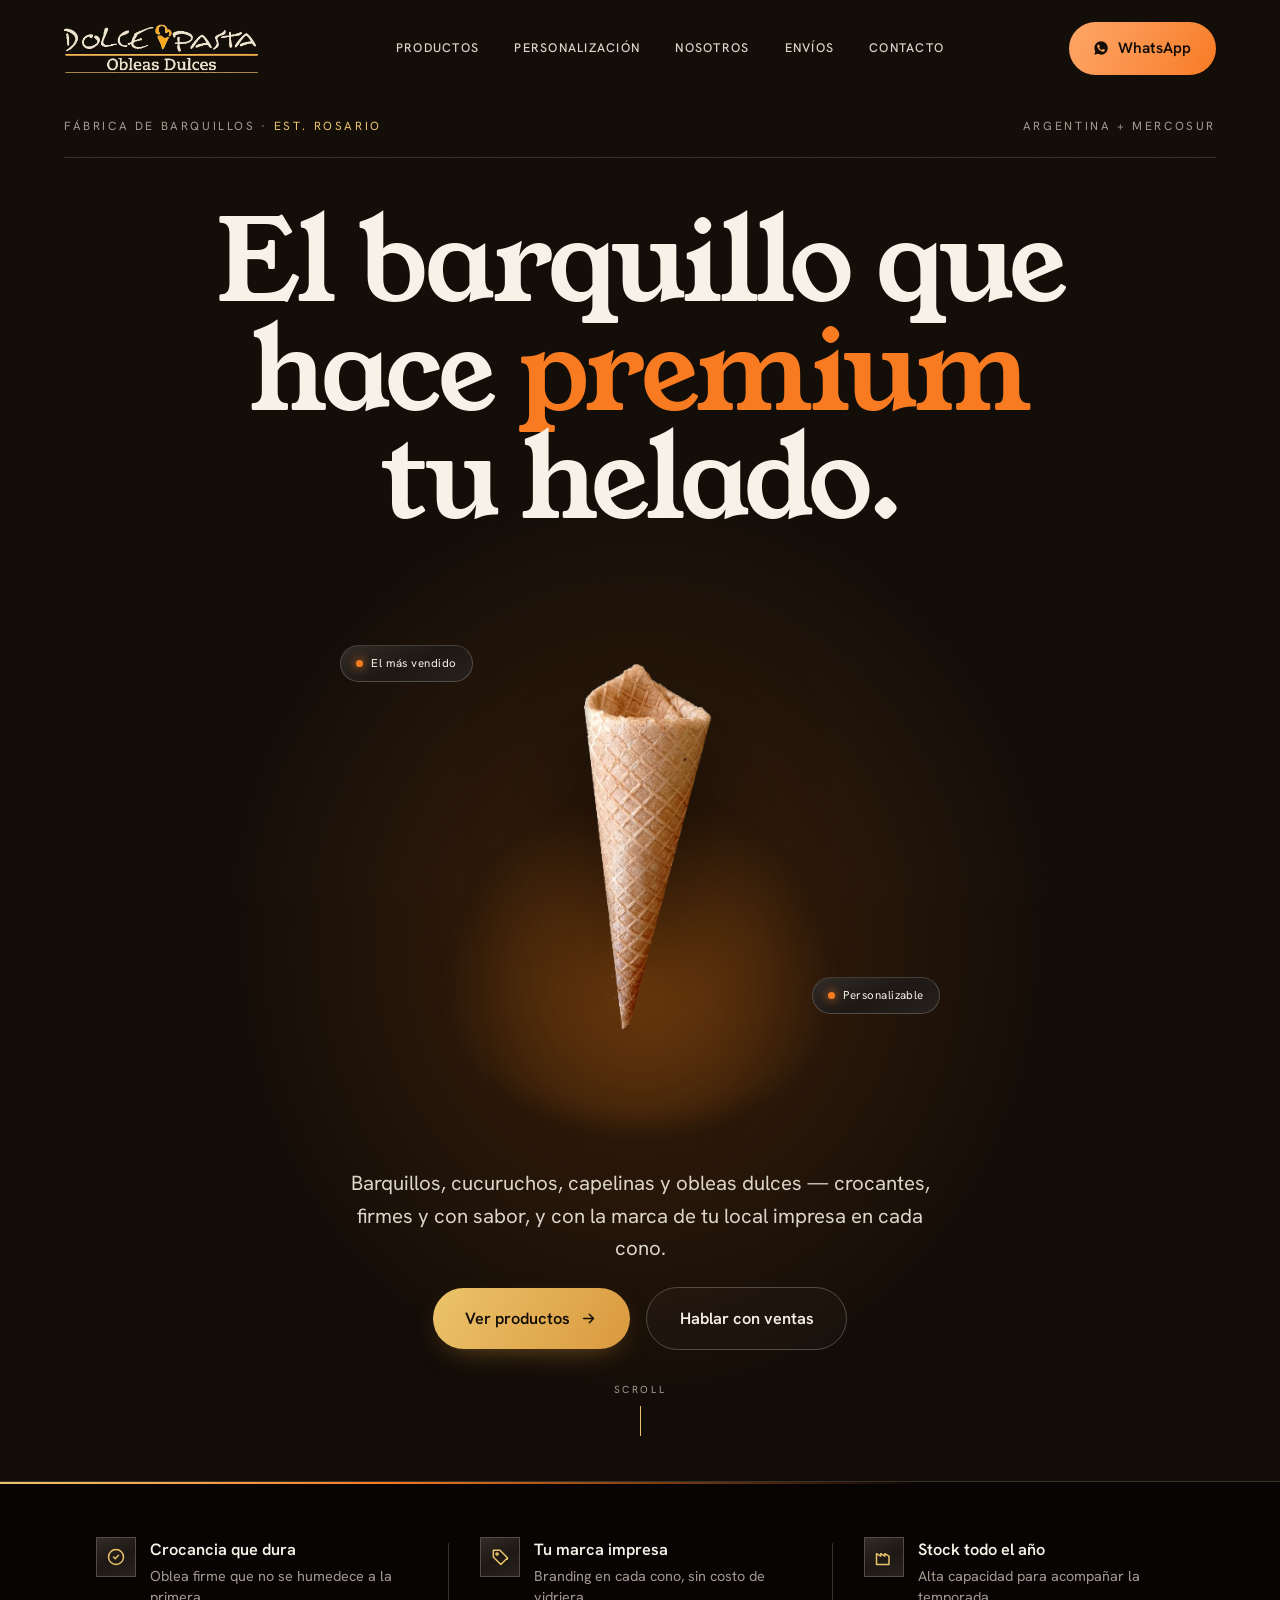
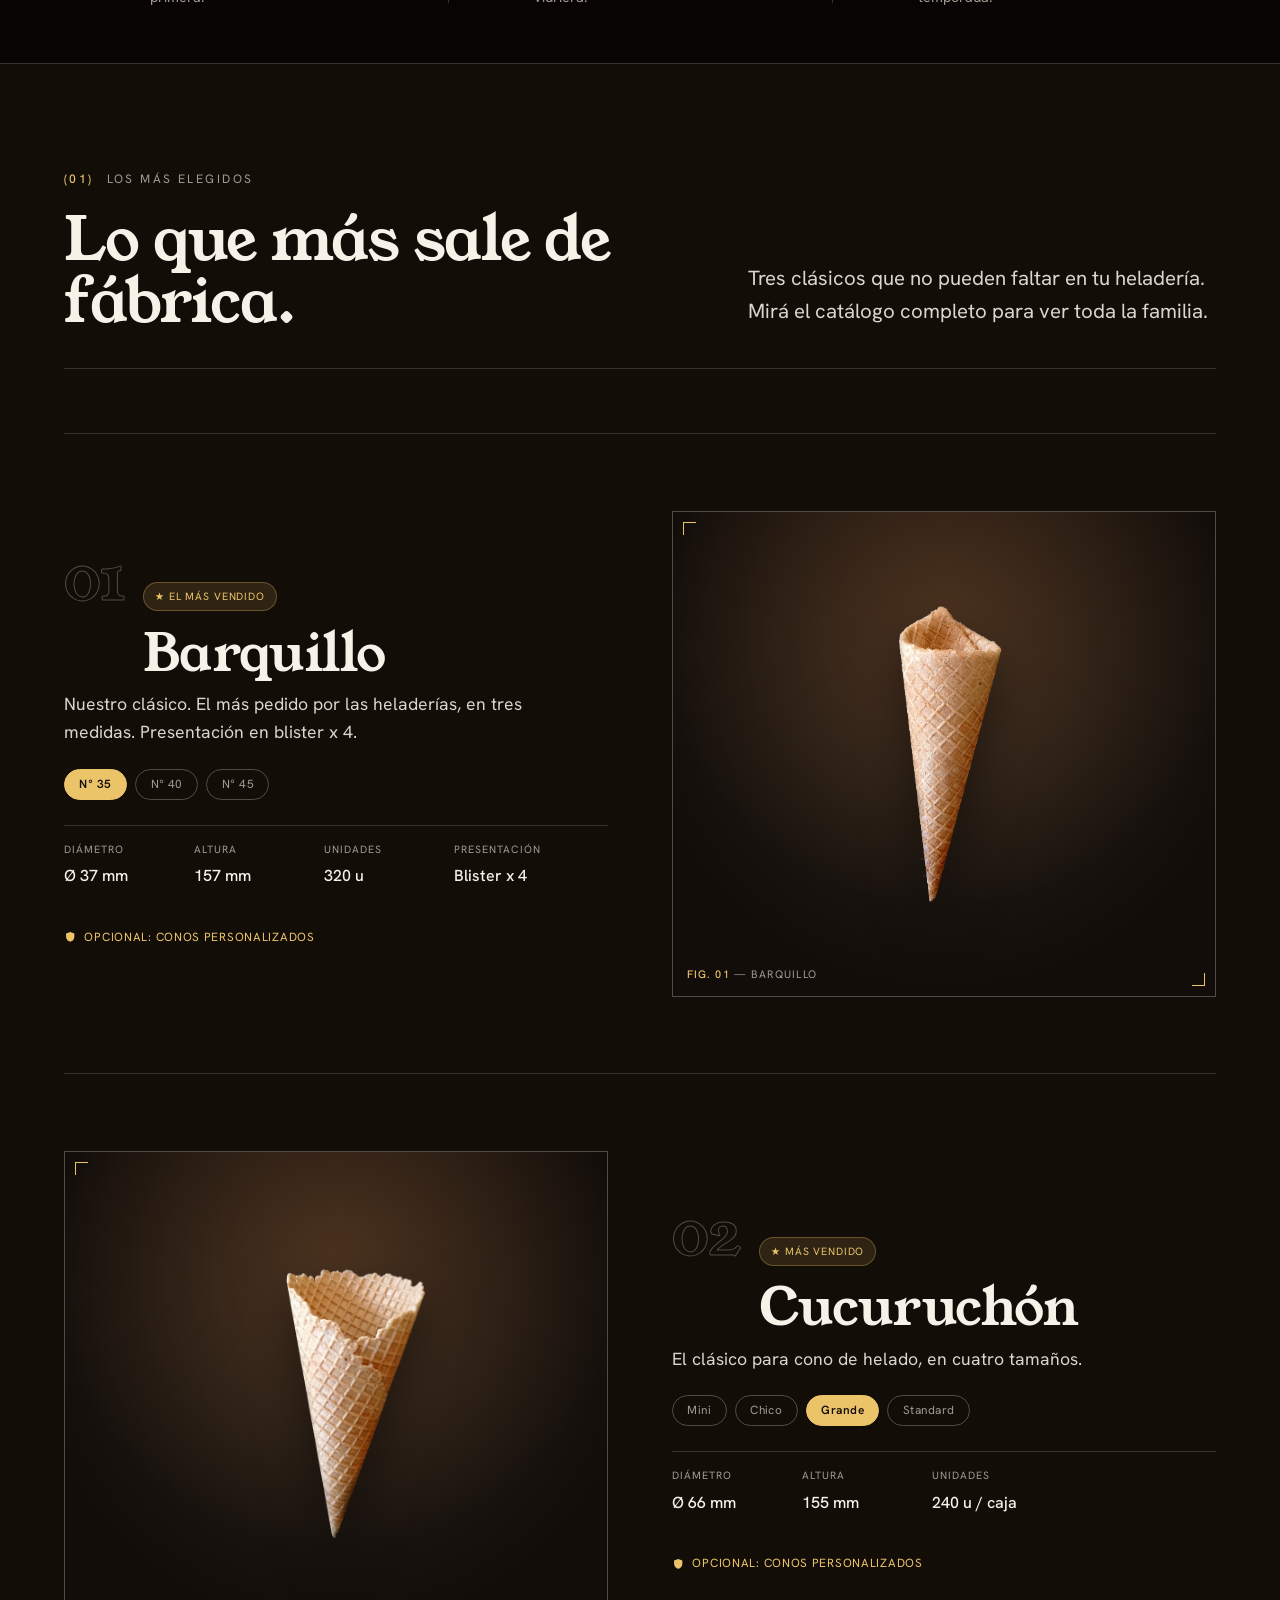
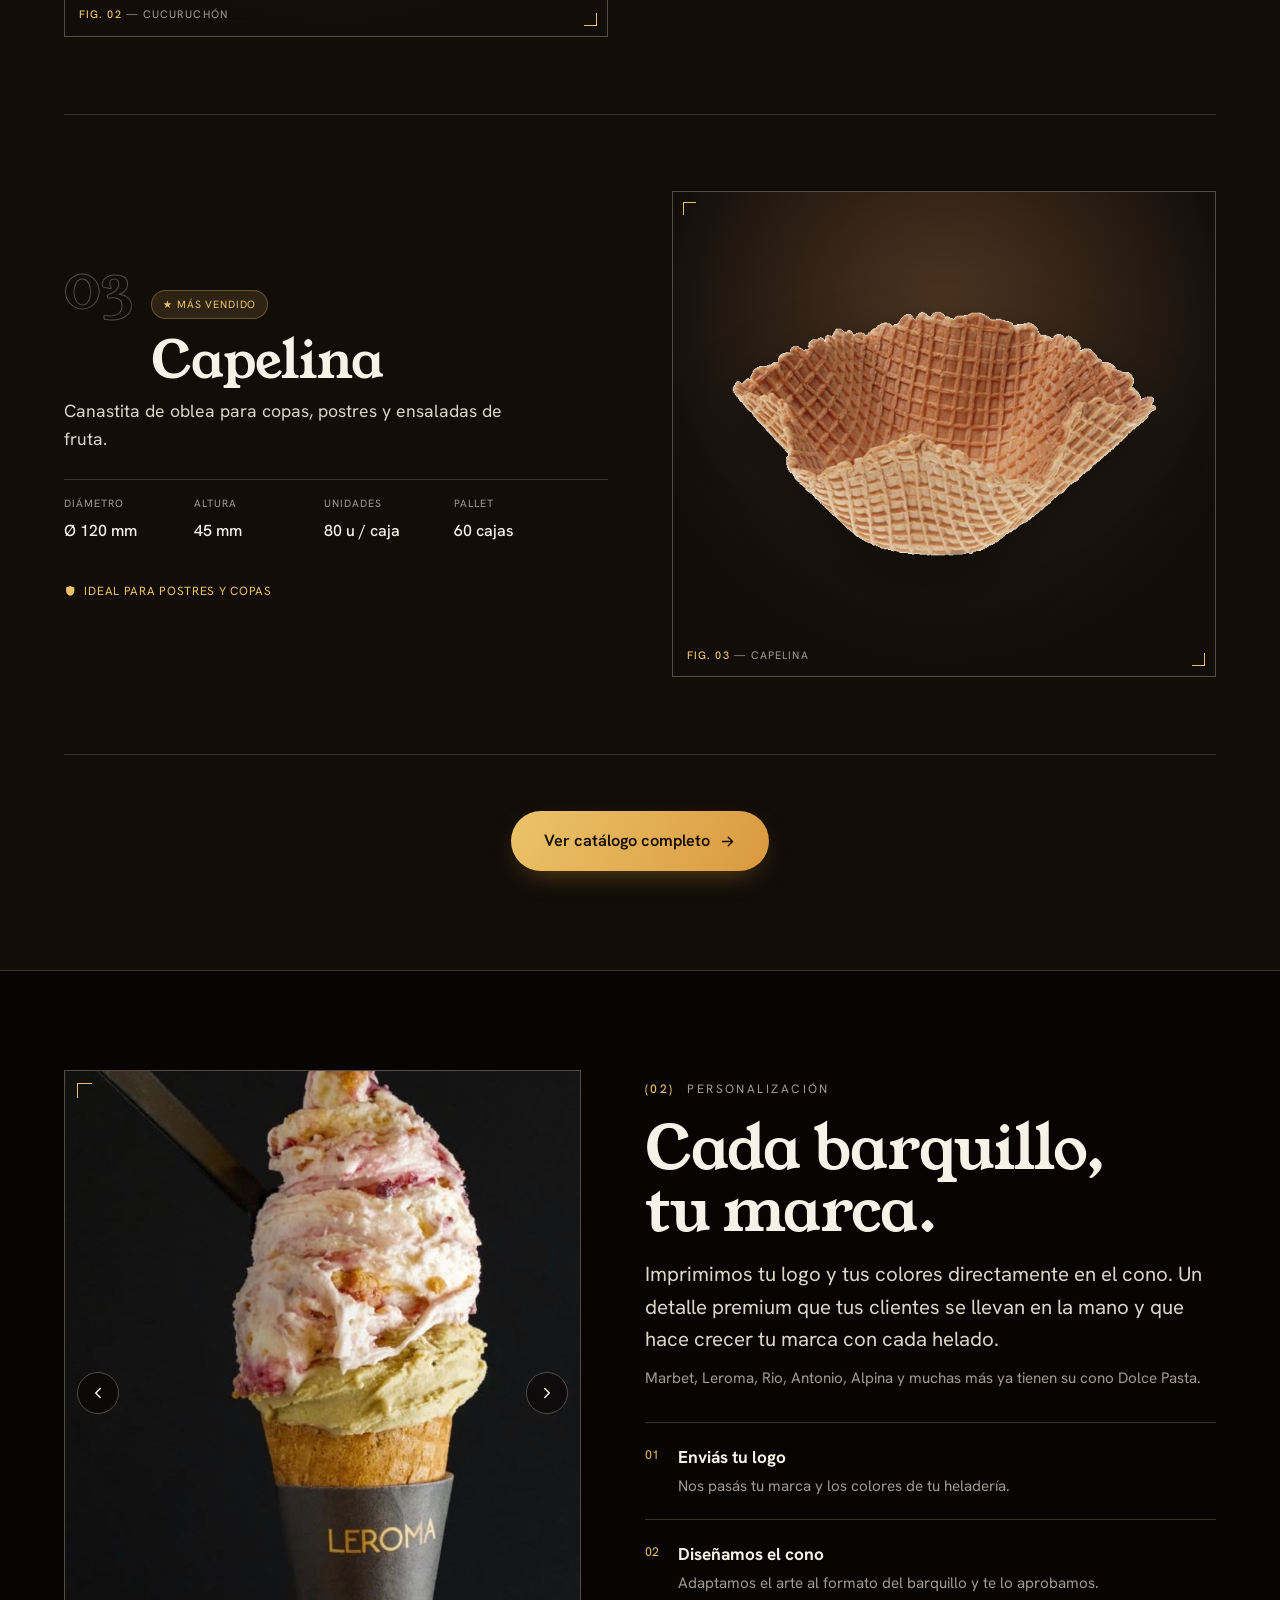
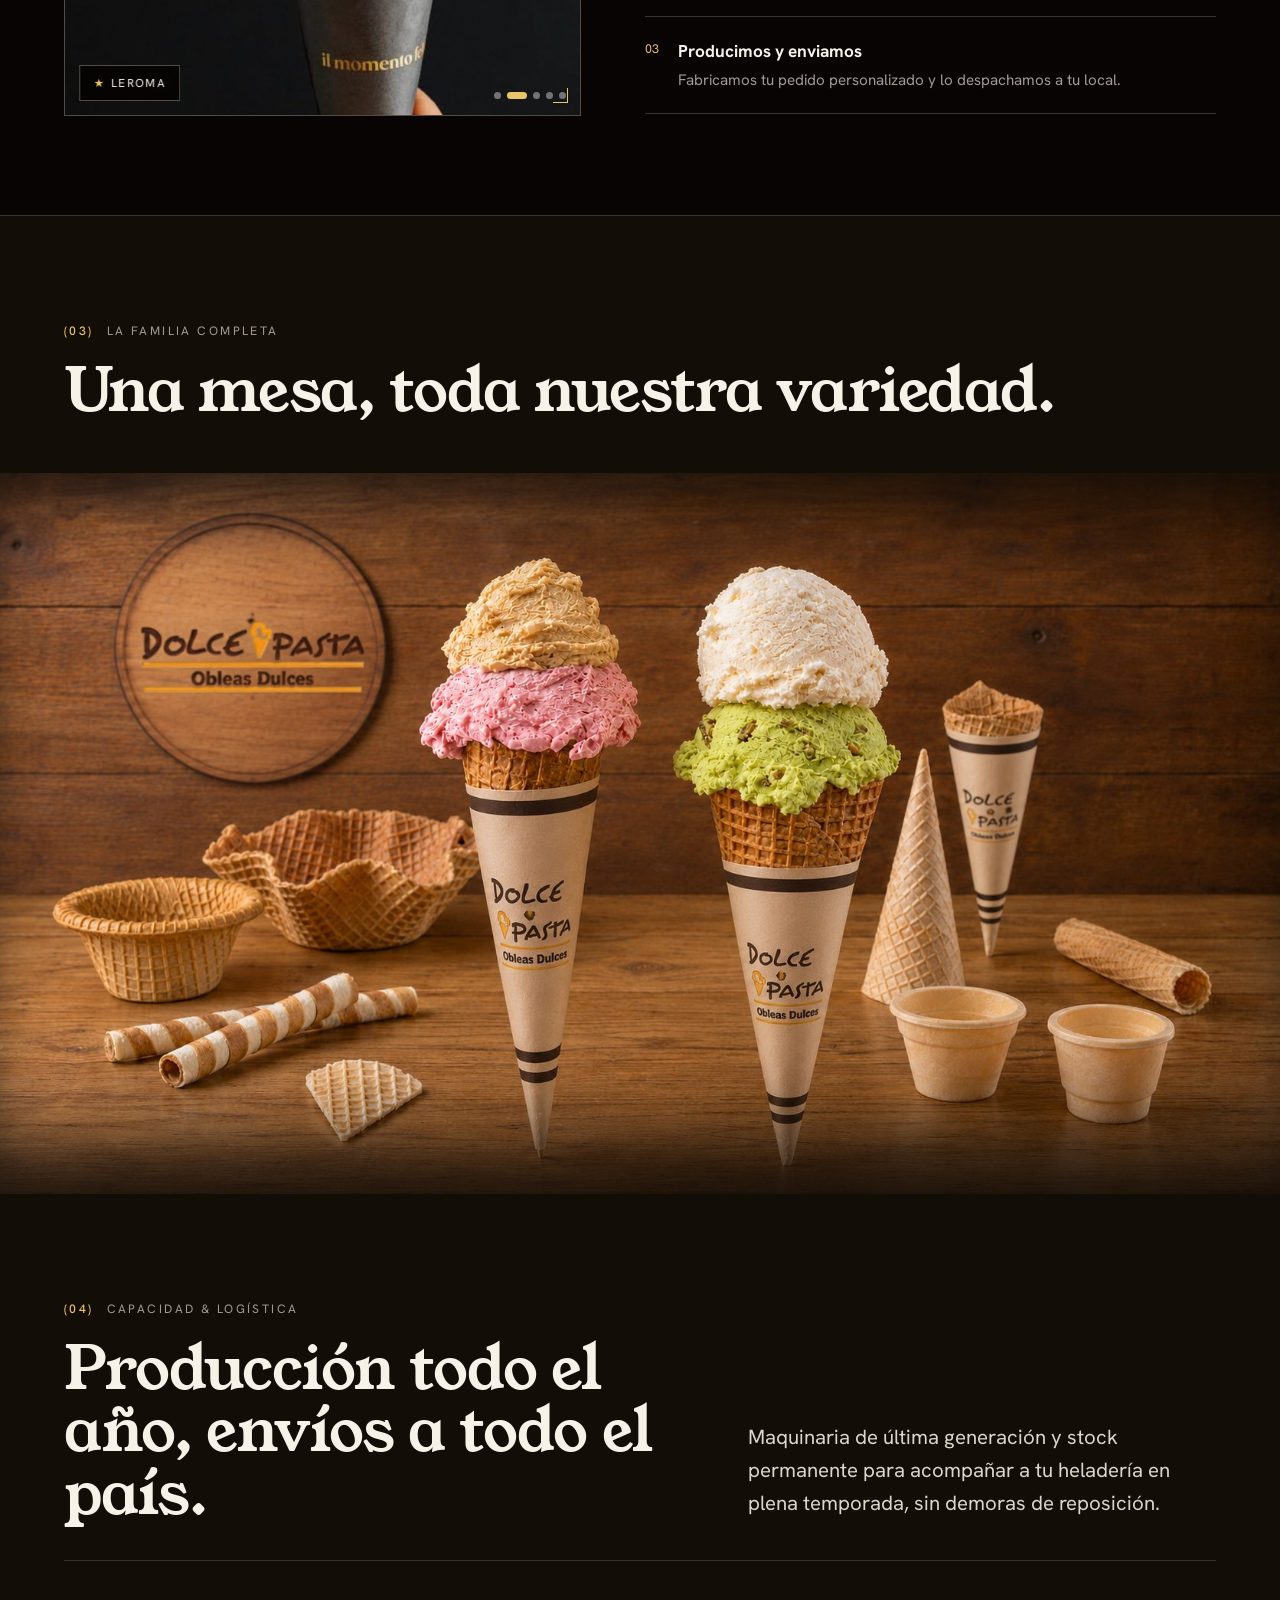
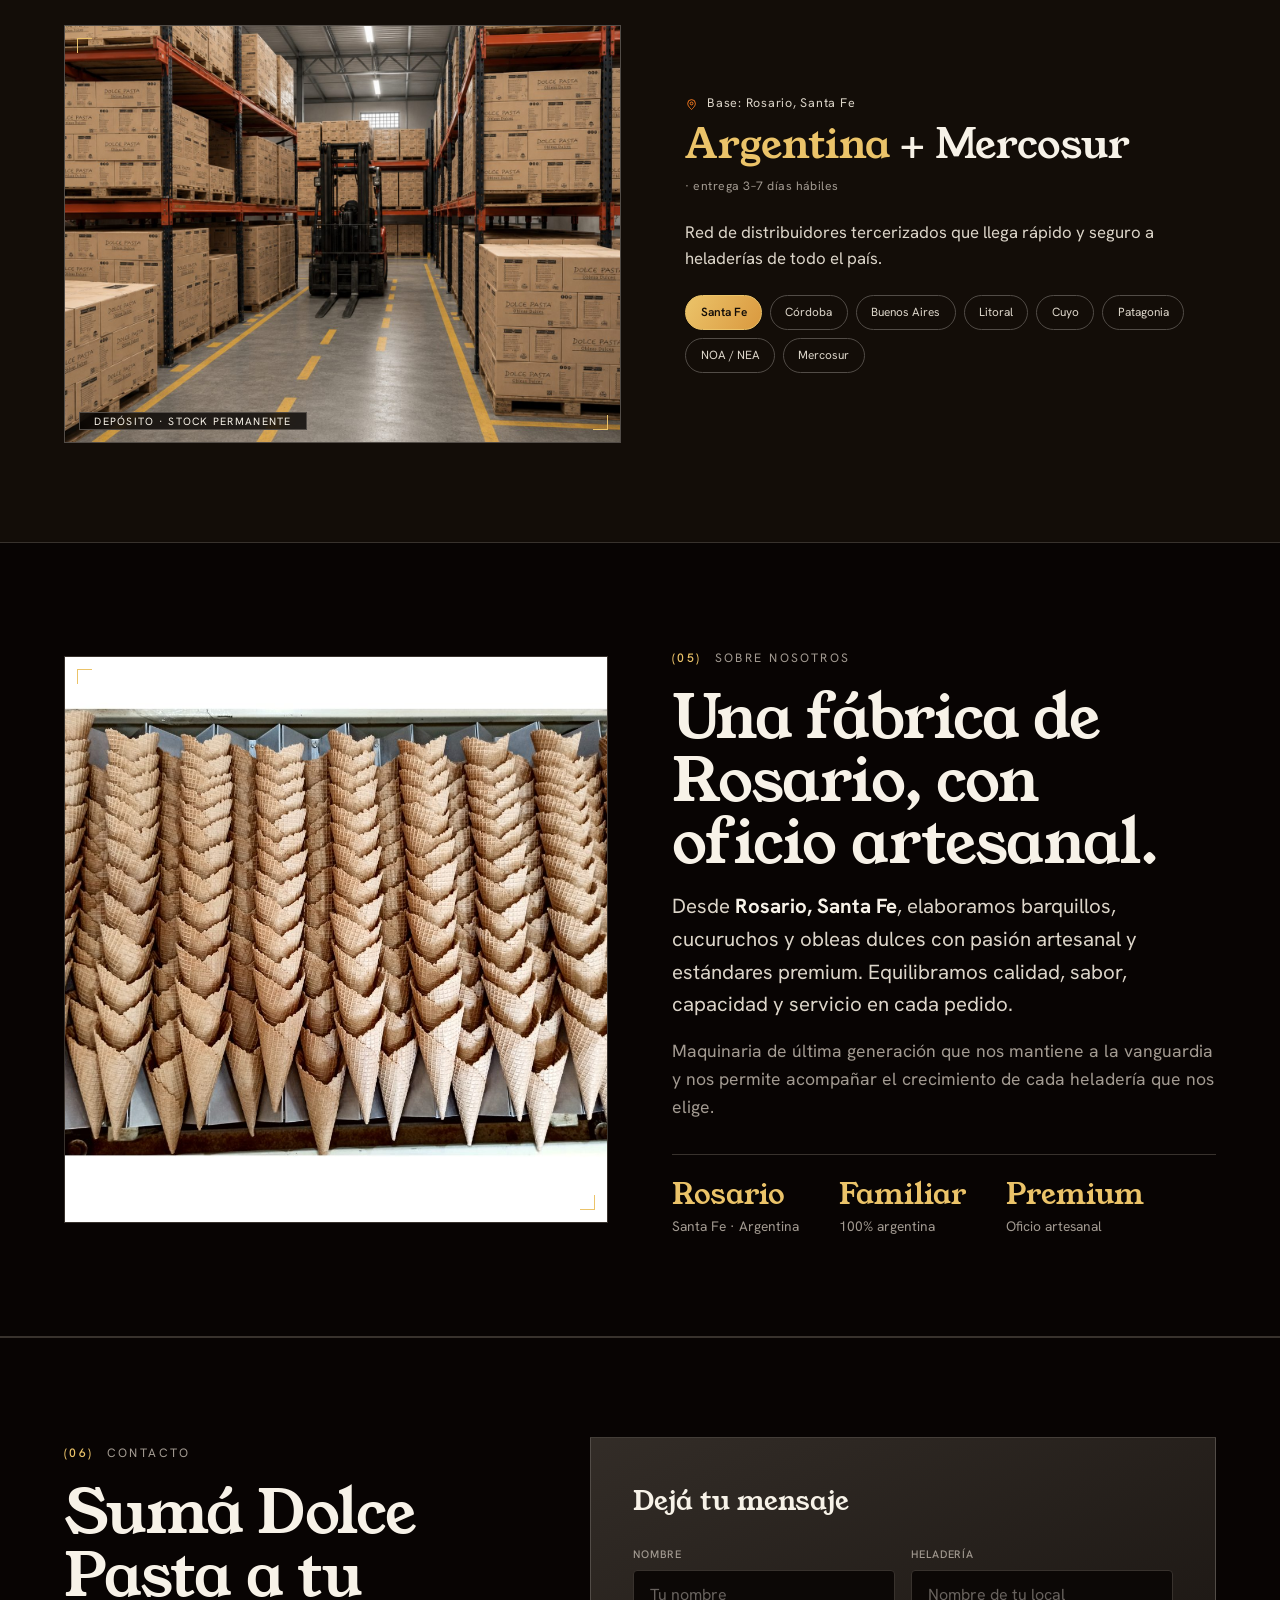
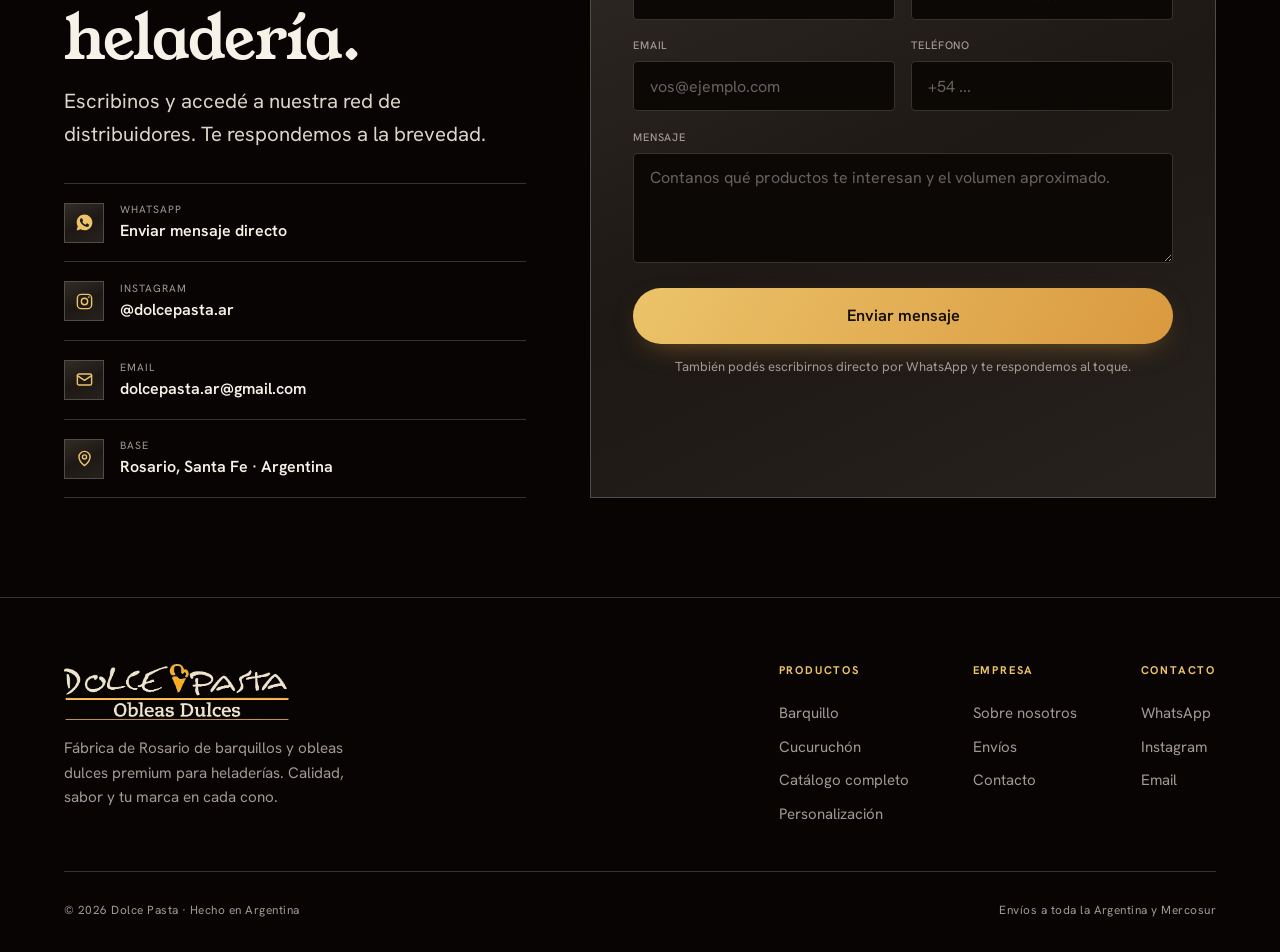
==== dolce-ar/index.html @ 5e82ef66 "importa las tres webs tal como están publicadas Co-Authored-By: Claude Opus 5.5 <noreply@anthropic.c" ====
<!DOCTYPE html>
<html lang="es">
<head>
<meta charset="UTF-8" />
<meta name="viewport" content="width=device-width, initial-scale=1" />
<title>Dolce Pasta — Fábrica de barquillos y obleas dulces para heladerías</title>
<meta name="description" content="Fábrica argentina de barquillos, cucuruchos, capelinas y obleas dulces para heladerías. Premium, crocantes y personalizables con tu marca. Base en Rosario. Envíos a toda Argentina y Mercosur." />
<meta name="keywords" content="barquillos, cucuruchos, cucuruchos para heladerías, obleas dulces, capelinas, conos de helado, fábrica de barquillos, barquillos Rosario, cucuruchos personalizados, Dolce Pasta" />
<meta name="author" content="Dolce Pasta" />
<meta name="robots" content="index, follow" />
<link rel="canonical" href="https://www.dolcepasta.com.ar/" />

<meta property="og:type" content="website" />
<meta property="og:site_name" content="Dolce Pasta" />
<meta property="og:locale" content="es_AR" />
<meta property="og:title" content="Dolce Pasta — Barquillos y obleas dulces para heladerías" />
<meta property="og:description" content="Barquillos, cucuruchos, capelinas y obleas dulces premium para heladerías. Personalizables con tu marca. Envíos a toda Argentina y Mercosur." />
<meta property="og:url" content="https://www.dolcepasta.com.ar/" />
<meta property="og:image" content="https://www.dolcepasta.com.ar/assets/familia-dolce-pasta.jpg" />
<meta property="og:image:alt" content="Familia de productos Dolce Pasta: barquillos, cucuruchos con helado, capelinas, cubanones y tacitas" />
<meta name="twitter:card" content="summary_large_image" />
<meta name="twitter:title" content="Dolce Pasta — Barquillos y obleas dulces para heladerías" />
<meta name="twitter:description" content="Barquillos, cucuruchos, capelinas y obleas dulces premium. Personalizables con tu marca." />
<meta name="twitter:image" content="https://www.dolcepasta.com.ar/assets/familia-dolce-pasta.jpg" />

<script type="application/ld+json">
{
  "@context": "https://schema.org",
  "@type": "LocalBusiness",
  "name": "Dolce Pasta",
  "description": "Fábrica argentina de barquillos, cucuruchos, capelinas y obleas dulces para heladerías. Personalizables con tu marca. Envíos a toda Argentina y Mercosur.",
  "image": "https://www.dolcepasta.com.ar/assets/familia-dolce-pasta.jpg",
  "logo": "https://www.dolcepasta.com.ar/assets/logo-dolce-pasta.webp",
  "url": "https://www.dolcepasta.com.ar/",
  "telephone": "+543513125236",
  "email": "dolcepasta.ar@gmail.com",
  "sameAs": [ "https://instagram.com/dolcepasta.ar" ],
  "priceRange": "$$",
  "address": { "@type": "PostalAddress", "addressLocality": "Rosario", "addressRegion": "Santa Fe", "addressCountry": "AR" },
  "areaServed": [ { "@type": "Country", "name": "Argentina" }, { "@type": "Place", "name": "Mercosur" } ],
  "makesOffer": { "@type": "Offer", "itemOffered": { "@type": "Product", "name": "Barquillos, cucuruchos y obleas dulces para heladerías" } }
}
</script>
<meta name="theme-color" content="#161210" />
<link rel="icon" href="assets/favicon.png" />
<link rel="preconnect" href="https://fonts.googleapis.com" />
<link rel="preconnect" href="https://fonts.gstatic.com" crossorigin />
<link rel="preload" as="image" href="assets/barquillo.webp" fetchpriority="high" />
<link href="https://fonts.googleapis.com/css2?family=Hanken+Grotesk:wght@400;500;600;700&family=Young+Serif&display=swap" rel="stylesheet" />
<link rel="stylesheet" href="styles.css" />
</head>
<body>

<!--
  ⚠️ DATOS A CONFIRMAR antes de publicar:
  · Instagram: instagram.com/dolcepasta.ar (cuenta a crear)
  (WhatsApp real: 543513125236 · Email real: dolcepasta.ar@gmail.com)
-->

<!-- ============ NAV ============ -->
<header class="nav" id="nav">
  <div class="wrap nav-inner">
    <a href="#top" class="brand" aria-label="Dolce Pasta — inicio">
      <img class="brand-logo" src="assets/logo-dolce-pasta.webp" alt="Dolce Pasta · Obleas Dulces" style="height:50px;width:auto" />
    </a>
    <nav class="nav-links" id="navLinks">
      <a href="Productos.html">Productos</a>
      <a href="#personalizacion">Personalización</a>
      <a href="#nosotros">Nosotros</a>
      <a href="#cobertura">Envíos</a>
      <a href="#contacto">Contacto</a>
    </nav>
    <div class="nav-cta">
      <a href="https://wa.me/543513125236?text=%C2%A1Hola%20Dolce%20Pasta!%20Quer%C3%ADa%20hacer%20una%20consulta%20sobre%20los%20barquillos%20para%20mi%20helader%C3%ADa." target="_blank" rel="noopener" class="btn btn-gold">
        <svg viewBox="0 0 24 24" fill="currentColor"><path d="M12.04 2C6.58 2 2.13 6.45 2.13 11.91c0 1.75.46 3.45 1.32 4.95L2 22l5.25-1.38a9.9 9.9 0 0 0 4.79 1.22h.01c5.46 0 9.91-4.45 9.91-9.91 0-2.65-1.03-5.14-2.9-7.01A9.82 9.82 0 0 0 12.04 2Zm5.8 14.13c-.25.69-1.45 1.32-1.99 1.36-.53.05-1.03.24-3.48-.73-2.93-1.16-4.8-4.15-4.95-4.34-.14-.19-1.18-1.57-1.18-3 0-1.42.75-2.12 1.01-2.41.26-.29.57-.36.76-.36.19 0 .38 0 .54.01.18.01.41-.07.64.49.25.6.84 2.07.91 2.22.07.15.12.32.02.51-.09.19-.14.31-.28.48-.14.17-.29.37-.42.5-.14.14-.28.29-.12.57.16.28.71 1.17 1.53 1.9 1.05.93 1.94 1.22 2.22 1.36.28.14.44.12.6-.07.16-.19.69-.81.88-1.09.18-.28.37-.23.62-.14.25.09 1.61.76 1.89.9.28.14.46.21.53.32.07.12.07.66-.18 1.34Z"/></svg>
        WhatsApp
      </a>
    </div>
    <button class="nav-toggle" id="navToggle" aria-label="Menú"><span></span><span></span><span></span></button>
  </div>
</header>

<main id="top">
<!-- ============ HERO — tapa editorial ============ -->
<section class="hero" data-screen-label="Hero">
  <div class="wrap">
    <div class="hero-meta">
      <span class="meta">Fábrica de barquillos · <span class="gold">Est. Rosario</span></span>
      <span class="meta">Argentina + Mercosur</span>
    </div>
    <h1 class="hero-headline-full reveal">El barquillo que hace <em>premium</em> tu helado.</h1>
    <div class="hero-center reveal-scale" style="--d:.18s">
      <span class="glow" aria-hidden="true"></span>
      <img src="assets/barquillo.webp" width="533" height="1300" fetchpriority="high" decoding="async" alt="Barquillo N°40 Dolce Pasta, el más vendido" />
      <div class="hero-chip chip-a"><span class="dot"></span> El más vendido</div>
      <div class="hero-chip chip-b"><span class="dot"></span> Personalizable</div>
    </div>
    <div class="hero-foot reveal" style="--d:.24s">
      <p class="lead">Barquillos, cucuruchos, capelinas y obleas dulces — crocantes, firmes y con sabor, y con la marca de tu local impresa en cada cono.</p>
      <div class="hero-actions">
        <a href="#destacados" class="btn btn-primary btn-lg">Ver productos
          <svg viewBox="0 0 24 24" fill="none" stroke="currentColor" stroke-width="2"><path d="M5 12h14M13 6l6 6-6 6" stroke-linecap="round" stroke-linejoin="round"/></svg>
        </a>
        <a href="https://wa.me/543513125236?text=%C2%A1Hola%20Dolce%20Pasta!%20Quer%C3%ADa%20hacer%20una%20consulta%20sobre%20los%20barquillos%20para%20mi%20helader%C3%ADa." target="_blank" rel="noopener" class="btn btn-ghost btn-lg">Hablar con ventas</a>
      </div>
    </div>
    <div class="scroll-cue" aria-hidden="true">scroll</div>
  </div>
</section>

<!-- ============ TRUST (banda compacta) ============ -->
<section class="trust" data-screen-label="Por qué">
  <div class="wrap">
    <div class="trust-item reveal">
      <div class="trust-ico"><svg viewBox="0 0 24 24" fill="none" stroke="currentColor" stroke-width="1.8"><path d="M9 12l2 2 4-4" stroke-linecap="round" stroke-linejoin="round"/><circle cx="12" cy="12" r="9"/></svg></div>
      <div><h3>Crocancia que dura</h3><p>Oblea firme que no se humedece a la primera.</p></div>
    </div>
    <div class="trust-item reveal" style="--d:.08s">
      <div class="trust-ico"><svg viewBox="0 0 24 24" fill="none" stroke="currentColor" stroke-width="1.8"><path d="M20.6 13.4 13 21l-9-9V4h8l8.6 8.6a1.4 1.4 0 0 1 0 2Z" stroke-linejoin="round"/><circle cx="8.5" cy="8.5" r="1.3"/></svg></div>
      <div><h3>Tu marca impresa</h3><p>Branding en cada cono, sin costo de vidriera.</p></div>
    </div>
    <div class="trust-item reveal" style="--d:.16s">
      <div class="trust-ico"><svg viewBox="0 0 24 24" fill="none" stroke="currentColor" stroke-width="1.8"><path d="M3 21V8l5 3V8l5 3V8l5 3v10H3Z" stroke-linecap="round" stroke-linejoin="round"/></svg></div>
      <div><h3>Stock todo el año</h3><p>Alta capacidad para acompañar la temporada.</p></div>
    </div>
  </div>
</section>

<!-- ============ DESTACADOS — filas editoriales numeradas ============ -->
<section class="section" id="destacados" data-screen-label="Los más elegidos">
  <div class="wrap">
    <div class="sec-head">
      <div class="sec-head-row">
        <div>
          <span class="sec-label reveal"><span class="n">(01)</span> Los más elegidos</span>
          <h2 class="sec-title reveal" style="--d:.06s">Lo que más sale de fábrica.</h2>
        </div>
        <p class="lead reveal" style="--d:.12s">Tres clásicos que no pueden faltar en tu heladería. Mirá el catálogo completo para ver toda la familia.</p>
      </div>
    </div>

    <div class="catalog">
      <!-- 01 Barquillo -->
      <article class="prod-row reveal">
        <div class="prod-body">
          <div class="prod-head"><span class="prod-num">01</span>
            <div>
              <div class="prod-tags"><span class="tag-star">★ El más vendido</span></div>
              <h3 class="prod-name">Barquillo</h3>
            </div>
          </div>
          <p class="prod-sub">Nuestro clásico. El más pedido por las heladerías, en tres medidas. Presentación en blister x 4.</p>
          <div class="prod-variants" data-variants>
            <button class="variant-pill active" data-d="Ø 37 mm" data-h="157 mm" data-u="320 u" data-desc="El más finito de la línea, N° 35. Ideal para cono simple. Blister x 4.">N° 35</button>
            <button class="variant-pill" data-d="Ø 42 mm" data-h="157 mm" data-u="252 u" data-desc="Medida intermedia, N° 40. La más pedida por las heladerías. Blister x 4.">N° 40</button>
            <button class="variant-pill" data-d="Ø 47 mm" data-h="157 mm" data-u="216 u" data-desc="El más ancho, N° 45. Para porciones generosas. Blister x 4.">N° 45</button>
          </div>
          <div class="spec-strip">
            <div class="spec-cell"><span class="k">Diámetro</span><span class="v" data-spec="d">Ø 37 mm</span></div>
            <div class="spec-cell"><span class="k">Altura</span><span class="v" data-spec="h">157 mm</span></div>
            <div class="spec-cell"><span class="k">Unidades</span><span class="v" data-spec="u">320 u</span></div>
            <div class="spec-cell"><span class="k">Presentación</span><span class="v">Blister x 4</span></div>
          </div>
          <div class="prod-perso"><svg viewBox="0 0 24 24" fill="currentColor"><path d="M12 2 4 5v6c0 5 3.4 8.5 8 10 4.6-1.5 8-5 8-10V5l-8-3Z"/></svg> Opcional: conos personalizados</div>
        </div>
        <div class="prod-media">
          <figure class="plate prod-plate"><span class="glow"></span><img class="tall" src="assets/barquillo.webp" loading="lazy" width="533" height="1300" alt="Barquillo Dolce Pasta" /><figcaption class="fig-tag"><b>Fig. 01</b> — Barquillo</figcaption></figure>
        </div>
      </article>

      <!-- 02 Cucuruchón -->
      <article class="prod-row flip reveal">
        <div class="prod-body">
          <div class="prod-head"><span class="prod-num">02</span>
            <div>
              <div class="prod-tags"><span class="tag-star">★ Más vendido</span></div>
              <h3 class="prod-name">Cucuruchón</h3>
            </div>
          </div>
          <p class="prod-sub">El clásico para cono de helado, en cuatro tamaños.</p>
          <div class="prod-variants" data-variants>
            <button class="variant-pill" data-d="Ø 56 mm" data-h="130 mm" data-u="320 u / caja" data-desc="El más chico, Mini. Para porciones justas.">Mini</button>
            <button class="variant-pill" data-d="Ø 60 mm" data-h="145 mm" data-u="256 u / caja" data-desc="Tamaño Chico, equilibrado para el día a día.">Chico</button>
            <button class="variant-pill active" data-d="Ø 66 mm" data-h="155 mm" data-u="240 u / caja" data-desc="El clásico Grande, el más elegido para cono de helado.">Grande</button>
            <button class="variant-pill" data-d="Ø 70 mm" data-h="160 mm" data-u="224 u / caja" data-desc="Standard, el más grande. Para porciones generosas.">Standard</button>
          </div>
          <div class="spec-strip">
            <div class="spec-cell"><span class="k">Diámetro</span><span class="v" data-spec="d">Ø 66 mm</span></div>
            <div class="spec-cell"><span class="k">Altura</span><span class="v" data-spec="h">155 mm</span></div>
            <div class="spec-cell"><span class="k">Unidades</span><span class="v" data-spec="u">240 u / caja</span></div>
          </div>
          <div class="prod-perso"><svg viewBox="0 0 24 24" fill="currentColor"><path d="M12 2 4 5v6c0 5 3.4 8.5 8 10 4.6-1.5 8-5 8-10V5l-8-3Z"/></svg> Opcional: conos personalizados</div>
        </div>
        <div class="prod-media">
          <figure class="plate prod-plate"><span class="glow"></span><img class="tall" src="assets/cucurucho.webp" loading="lazy" width="462" height="1000" alt="Cucuruchón Dolce Pasta" /><figcaption class="fig-tag"><b>Fig. 02</b> — Cucuruchón</figcaption></figure>
        </div>
      </article>

      <!-- 03 Capelina -->
      <article class="prod-row reveal">
        <div class="prod-body">
          <div class="prod-head"><span class="prod-num">03</span>
            <div>
              <div class="prod-tags"><span class="tag-star">★ Más vendido</span></div>
              <h3 class="prod-name">Capelina</h3>
            </div>
          </div>
          <p class="prod-sub">Canastita de oblea para copas, postres y ensaladas de fruta.</p>
          <div class="spec-strip">
            <div class="spec-cell"><span class="k">Diámetro</span><span class="v">Ø 120 mm</span></div>
            <div class="spec-cell"><span class="k">Altura</span><span class="v">45 mm</span></div>
            <div class="spec-cell"><span class="k">Unidades</span><span class="v">80 u / caja</span></div>
            <div class="spec-cell"><span class="k">Pallet</span><span class="v">60 cajas</span></div>
          </div>
          <div class="prod-perso"><svg viewBox="0 0 24 24" fill="currentColor"><path d="M12 2 4 5v6c0 5 3.4 8.5 8 10 4.6-1.5 8-5 8-10V5l-8-3Z"/></svg> Ideal para postres y copas</div>
        </div>
        <div class="prod-media">
          <figure class="plate prod-plate"><span class="glow"></span><img class="wide" src="assets/capelina.webp" loading="lazy" width="580" height="406" alt="Capelina Dolce Pasta" /><figcaption class="fig-tag"><b>Fig. 03</b> — Capelina</figcaption></figure>
        </div>
      </article>
    </div>

    <div class="reveal" style="text-align:center;margin-top:clamp(2.5rem,5vw,3.5rem)">
      <a href="Productos.html" class="btn btn-primary btn-lg">Ver catálogo completo
        <svg viewBox="0 0 24 24" fill="none" stroke="currentColor" stroke-width="2"><path d="M5 12h14M13 6l6 6-6 6" stroke-linecap="round" stroke-linejoin="round"/></svg>
      </a>
    </div>
  </div>
</section>

<!-- ============ PERSONALIZACIÓN ============ -->
<section class="section custom" id="personalizacion" data-screen-label="Personalización">
  <div class="wrap custom-grid">
    <figure class="custom-media reveal-scale">
      <div class="cl" id="cl-clientes">
        <div class="cl-track">
          <div class="cl-slide"><img src="assets/cliente-marbet.jpg" loading="lazy" width="1000" height="1250" alt="Cono personalizado de la heladería Marbet" /><span class="cl-brand"><span class="star">★</span> Marbet</span></div>
          <div class="cl-slide"><img src="assets/cliente-leroma.jpg" loading="lazy" width="1000" height="1250" alt="Cono personalizado de la heladería Leroma" /><span class="cl-brand"><span class="star">★</span> Leroma</span></div>
          <div class="cl-slide"><img src="assets/cliente-rio.jpg" loading="lazy" width="1000" height="1250" alt="Conos personalizados de la heladería Rio" /><span class="cl-brand"><span class="star">★</span> Rio</span></div>
          <div class="cl-slide"><img src="assets/cliente-antonio.jpg" loading="lazy" width="1000" height="1250" alt="Cono personalizado de la heladería Antonio" /><span class="cl-brand"><span class="star">★</span> Antonio</span></div>
          <div class="cl-slide"><img src="assets/cliente-alpina.jpg" loading="lazy" width="1000" height="1250" alt="Conos personalizados de la heladería Alpina" /><span class="cl-brand"><span class="star">★</span> Alpina</span></div>
        </div>
        <button class="cl-arrow prev" aria-label="Anterior"><svg viewBox="0 0 24 24" fill="none" stroke="currentColor" stroke-width="2"><path d="M15 6l-6 6 6 6" stroke-linecap="round" stroke-linejoin="round"/></svg></button>
        <button class="cl-arrow next" aria-label="Siguiente"><svg viewBox="0 0 24 24" fill="none" stroke="currentColor" stroke-width="2"><path d="M9 6l6 6-6 6" stroke-linecap="round" stroke-linejoin="round"/></svg></button>
        <div class="cl-dots"></div>
      </div>
    </figure>
    <div class="custom-copy">
      <span class="sec-label reveal"><span class="n">(02)</span> Personalización</span>
      <h2 class="sec-title reveal" style="--d:.06s;margin-top:1rem">Cada barquillo, tu&nbsp;marca.</h2>
      <p class="lead reveal" style="--d:.12s;margin-top:1rem">Imprimimos tu logo y tus colores directamente en el cono. Un detalle premium que tus clientes se llevan en la mano y que hace crecer tu marca con cada helado.</p>
      <p class="reveal" style="--d:.15s;color:var(--muted);margin-top:0.6rem;font-size:0.95rem">Marbet, Leroma, Rio, Antonio, Alpina y muchas más ya tienen su cono Dolce Pasta.</p>
      <div class="steps">
        <div class="step reveal" style="--d:.16s"><div class="step-num">01</div><div><h4>Enviás tu logo</h4><p>Nos pasás tu marca y los colores de tu heladería.</p></div></div>
        <div class="step reveal" style="--d:.22s"><div class="step-num">02</div><div><h4>Diseñamos el cono</h4><p>Adaptamos el arte al formato del barquillo y te lo aprobamos.</p></div></div>
        <div class="step reveal" style="--d:.28s"><div class="step-num">03</div><div><h4>Producimos y enviamos</h4><p>Fabricamos tu pedido personalizado y lo despachamos a tu local.</p></div></div>
      </div>
    </div>
  </div>
</section>

<!-- ============ FAMILIA full-bleed ============ -->
<section class="fam-banner" data-screen-label="Familia de productos">
  <div class="fam-head">
    <span class="sec-label reveal"><span class="n">(03)</span> La familia completa</span>
    <h2 class="sec-title reveal" style="--d:.06s;margin-top:1rem">Una mesa, toda nuestra variedad.</h2>
  </div>
  <figure class="fam-figure reveal-scale" style="--d:.1s">
    <img src="assets/familia-dolce-pasta.jpg" loading="lazy" width="1672" height="941" decoding="async" alt="Familia completa de productos Dolce Pasta: barquillos, cucuruchones con helado, capelinas, cubanón, dolce rolly y tacitas sobre una mesa de madera" />
  </figure>
</section>

<!-- ============ CAPACIDAD + ENVÍOS ============ -->
<section class="section" id="cobertura" data-screen-label="Capacidad y envíos">
  <div class="wrap">
    <div class="sec-head">
      <div class="sec-head-row">
        <div>
          <span class="sec-label reveal"><span class="n">(04)</span> Capacidad &amp; logística</span>
          <h2 class="sec-title reveal" style="--d:.06s">Producción todo el año, envíos a todo el país.</h2>
        </div>
        <p class="lead reveal" style="--d:.12s">Maquinaria de última generación y stock permanente para acompañar a tu heladería en plena temporada, sin demoras de reposición.</p>
      </div>
    </div>
    <div class="cap-grid">
      <figure class="cap-photo reveal-scale">
        <img src="assets/deposito-dolce-pasta.jpg" loading="lazy" width="1400" height="1050" decoding="async" alt="Depósito de Dolce Pasta: pallets de cajas de obleas dulces en estanterías y autoelevador en operación" />
        <figcaption class="dep-tag">Depósito · stock permanente</figcaption>
      </figure>
      <div class="cap-copy">
        <div class="cover-base"><svg viewBox="0 0 24 24" fill="none" stroke="currentColor" stroke-width="1.8"><path d="M12 21s7-5.6 7-11a7 7 0 1 0-14 0c0 5.4 7 11 7 11Z" stroke-linejoin="round"/><circle cx="12" cy="10" r="2.6"/></svg> Base: Rosario, Santa Fe</div>
        <div class="cover-line"><span class="big"><em>Argentina</em> + Mercosur</span><span class="tail">· entrega 3–7 días hábiles</span></div>
        <p class="lead reveal" style="--d:.12s;margin-top:1.4rem;font-size:1.05rem">Red de distribuidores tercerizados que llega rápido y seguro a heladerías de todo el país.</p>
        <div class="map-regions">
          <span class="region-pill hl">Santa Fe</span>
          <span class="region-pill">Córdoba</span>
          <span class="region-pill">Buenos Aires</span>
          <span class="region-pill">Litoral</span>
          <span class="region-pill">Cuyo</span>
          <span class="region-pill">Patagonia</span>
          <span class="region-pill">NOA / NEA</span>
          <span class="region-pill">Mercosur</span>
        </div>
      </div>
    </div>
  </div>
</section>

<!-- ============ SOBRE NOSOTROS ============ -->
<section class="section custom" id="nosotros" data-screen-label="Sobre nosotros">
  <div class="wrap about-grid">
    <div class="about-media reveal-scale" style="--d:.1s">
      <img src="assets/fabrica.jpg" loading="lazy" width="1300" height="976" decoding="async" alt="Barquillos y obleas recién salidos de la máquina en la fábrica Dolce Pasta" />
    </div>
    <div class="about-copy">
      <span class="sec-label reveal"><span class="n">(05)</span> Sobre nosotros</span>
      <h2 class="sec-title reveal" style="--d:.06s;margin-top:1rem">Una fábrica de Rosario, con oficio artesanal.</h2>
      <p class="lead reveal" style="--d:.12s;margin-top:1rem">Desde <strong style="color:var(--cream)">Rosario, Santa Fe</strong>, elaboramos barquillos, cucuruchos y obleas dulces con pasión artesanal y estándares premium. Equilibramos calidad, sabor, capacidad y servicio en cada pedido.</p>
      <p class="reveal" style="--d:.18s;color:var(--muted);margin-top:1rem;max-width:60ch">Maquinaria de última generación que nos mantiene a la vanguardia y nos permite acompañar el crecimiento de cada heladería que nos elige.</p>
      <div class="about-stat-row reveal" style="--d:.24s">
        <div class="about-stat"><div class="n">Rosario</div><div class="l">Santa Fe · Argentina</div></div>
        <div class="about-stat"><div class="n">Familiar</div><div class="l">100% argentina</div></div>
        <div class="about-stat"><div class="n">Premium</div><div class="l">Oficio artesanal</div></div>
      </div>
    </div>
  </div>
</section>

<!-- ============ CONTACTO ============ -->
<section class="section contact" id="contacto" data-screen-label="Contacto">
  <div class="wrap contact-grid">
    <div class="contact-info">
      <span class="sec-label reveal"><span class="n">(06)</span> Contacto</span>
      <h2 class="sec-title reveal" style="--d:.06s;margin-top:1rem">Sumá Dolce Pasta a tu heladería.</h2>
      <p class="lead reveal" style="--d:.12s;margin-top:1rem">Escribinos y accedé a nuestra red de distribuidores. Te respondemos a la brevedad.</p>
      <div class="contact-channels">
        <a href="https://wa.me/543513125236?text=%C2%A1Hola%20Dolce%20Pasta!%20Quer%C3%ADa%20hacer%20una%20consulta%20sobre%20los%20barquillos%20para%20mi%20helader%C3%ADa." target="_blank" rel="noopener" class="channel reveal" style="--d:.16s">
          <div class="channel-ico"><svg viewBox="0 0 24 24" fill="currentColor"><path d="M12.04 2C6.58 2 2.13 6.45 2.13 11.91c0 1.75.46 3.45 1.32 4.95L2 22l5.25-1.38a9.9 9.9 0 0 0 4.79 1.22h.01c5.46 0 9.91-4.45 9.91-9.91 0-2.65-1.03-5.14-2.9-7.01A9.82 9.82 0 0 0 12.04 2Zm5.8 14.13c-.25.69-1.45 1.32-1.99 1.36-.53.05-1.03.24-3.48-.73-2.93-1.16-4.8-4.15-4.95-4.34-.14-.19-1.18-1.57-1.18-3 0-1.42.75-2.12 1.01-2.41.26-.29.57-.36.76-.36.19 0 .38 0 .54.01.18.01.41-.07.64.49.25.6.84 2.07.91 2.22.07.15.12.32.02.51-.09.19-.14.31-.28.48-.14.17-.29.37-.42.5-.14.14-.28.29-.12.57.16.28.71 1.17 1.53 1.9 1.05.93 1.94 1.22 2.22 1.36.28.14.44.12.6-.07.16-.19.69-.81.88-1.09.18-.28.37-.23.62-.14.25.09 1.61.76 1.89.9.28.14.46.21.53.32.07.12.07.66-.18 1.34Z"/></svg></div>
          <div><div class="k">WhatsApp</div><div class="v">Enviar mensaje directo</div></div>
        </a>
        <a href="https://instagram.com/dolcepasta.ar" target="_blank" rel="noopener" class="channel reveal" style="--d:.22s">
          <div class="channel-ico"><svg viewBox="0 0 24 24" fill="none" stroke="currentColor" stroke-width="1.8"><rect x="3" y="3" width="18" height="18" rx="5"/><circle cx="12" cy="12" r="4"/><circle cx="17.5" cy="6.5" r="1" fill="currentColor" stroke="none"/></svg></div>
          <div><div class="k">Instagram</div><div class="v">@dolcepasta.ar</div></div>
        </a>
        <a href="mailto:dolcepasta.ar@gmail.com" class="channel reveal" style="--d:.28s">
          <div class="channel-ico"><svg viewBox="0 0 24 24" fill="none" stroke="currentColor" stroke-width="1.8"><rect x="3" y="5" width="18" height="14" rx="2"/><path d="m3 7 9 6 9-6" stroke-linecap="round" stroke-linejoin="round"/></svg></div>
          <div><div class="k">Email</div><div class="v">dolcepasta.ar@gmail.com</div></div>
        </a>
        <div class="channel reveal" style="--d:.34s">
          <div class="channel-ico"><svg viewBox="0 0 24 24" fill="none" stroke="currentColor" stroke-width="1.8"><path d="M12 21s7-5.6 7-11a7 7 0 1 0-14 0c0 5.4 7 11 7 11Z" stroke-linejoin="round"/><circle cx="12" cy="10" r="2.6"/></svg></div>
          <div><div class="k">Base</div><div class="v">Rosario, Santa Fe · Argentina</div></div>
        </div>
      </div>
    </div>
    <div class="form-card reveal-scale" style="--d:.1s">
      <h3>Dejá tu mensaje</h3>
      <form id="contactForm" name="contacto" method="POST" data-netlify="true" netlify-honeypot="bot-field">
        <input type="hidden" name="form-name" value="contacto" />
        <p style="display:none"><label>No completar: <input name="bot-field" /></label></p>
        <div class="field-row">
          <div class="field"><label for="f-nombre">Nombre</label><input id="f-nombre" name="nombre" type="text" required placeholder="Tu nombre" /></div>
          <div class="field"><label for="f-hela">Heladería</label><input id="f-hela" name="heladeria" type="text" placeholder="Nombre de tu local" /></div>
        </div>
        <div class="field-row">
          <div class="field"><label for="f-email">Email</label><input id="f-email" name="email" type="email" required placeholder="vos@ejemplo.com" /></div>
          <div class="field"><label for="f-tel">Teléfono</label><input id="f-tel" name="telefono" type="tel" placeholder="+54 ..." /></div>
        </div>
        <div class="field"><label for="f-msg">Mensaje</label><textarea id="f-msg" name="mensaje" placeholder="Contanos qué productos te interesan y el volumen aproximado."></textarea></div>
        <button type="submit" class="btn btn-primary btn-lg" style="width:100%;justify-content:center">Enviar mensaje</button>
        <p class="form-note">También podés escribirnos directo por WhatsApp y te respondemos al toque.</p>
      </form>
      <div class="form-ok" id="formOk">¡Gracias! Recibimos tu mensaje. Te contactamos a la brevedad. 🍦</div>
    </div>
  </div>
</section>
</main>

<!-- ============ FOOTER ============ -->
<footer class="footer">
  <div class="wrap">
    <div class="footer-top">
      <div style="max-width:320px">
        <img src="assets/logo-dolce-pasta.webp" loading="lazy" alt="Dolce Pasta · Obleas Dulces" style="height:58px;width:auto;margin-bottom:1rem" />
        <p style="font-size:.95rem;line-height:1.6">Fábrica de Rosario de barquillos y obleas dulces premium para heladerías. Calidad, sabor y tu marca en cada cono.</p>
      </div>
      <div class="footer-cols">
        <div class="footer-col">
          <h5>Productos</h5>
          <a href="#destacados">Barquillo</a>
          <a href="#destacados">Cucuruchón</a>
          <a href="Productos.html">Catálogo completo</a>
          <a href="#personalizacion">Personalización</a>
        </div>
        <div class="footer-col">
          <h5>Empresa</h5>
          <a href="#nosotros">Sobre nosotros</a>
          <a href="#cobertura">Envíos</a>
          <a href="#contacto">Contacto</a>
        </div>
        <div class="footer-col">
          <h5>Contacto</h5>
          <a href="https://wa.me/543513125236?text=%C2%A1Hola%20Dolce%20Pasta!%20Quer%C3%ADa%20hacer%20una%20consulta%20sobre%20los%20barquillos%20para%20mi%20helader%C3%ADa." target="_blank" rel="noopener">WhatsApp</a>
          <a href="https://instagram.com/dolcepasta.ar" target="_blank" rel="noopener">Instagram</a>
          <a href="mailto:dolcepasta.ar@gmail.com">Email</a>
        </div>
      </div>
    </div>
    <div class="footer-bottom">
      <span>© <span id="year"></span> Dolce Pasta · Hecho en Argentina</span>
      <span>Envíos a toda la Argentina y Mercosur</span>
    </div>
  </div>
</footer>

<!-- ============ WHATSAPP FLOTANTE (móvil) ============ -->
<a class="wa-fab" href="https://wa.me/543513125236?text=%C2%A1Hola%20Dolce%20Pasta!%20Quer%C3%ADa%20hacer%20una%20consulta%20sobre%20los%20barquillos%20para%20mi%20helader%C3%ADa." target="_blank" rel="noopener" aria-label="Escribinos por WhatsApp">
  <svg viewBox="0 0 24 24" fill="currentColor"><path d="M12.04 2C6.58 2 2.13 6.45 2.13 11.91c0 1.75.46 3.45 1.32 4.95L2 22l5.25-1.38a9.9 9.9 0 0 0 4.79 1.22h.01c5.46 0 9.91-4.45 9.91-9.91 0-2.65-1.03-5.14-2.9-7.01A9.82 9.82 0 0 0 12.04 2Zm5.8 14.13c-.25.69-1.45 1.32-1.99 1.36-.53.05-1.03.24-3.48-.73-2.93-1.16-4.8-4.15-4.95-4.34-.14-.19-1.18-1.57-1.18-3 0-1.42.75-2.12 1.01-2.41.26-.29.57-.36.76-.36.19 0 .38 0 .54.01.18.01.41-.07.64.49.25.6.84 2.07.91 2.22.07.15.12.32.02.51-.09.19-.14.31-.28.48-.14.17-.29.37-.42.5-.14.14-.28.29-.12.57.16.28.71 1.17 1.53 1.9 1.05.93 1.94 1.22 2.22 1.36.28.14.44.12.6-.07.16-.19.69-.81.88-1.09.18-.28.37-.23.62-.14.25.09 1.61.76 1.89.9.28.14.46.21.53.32.07.12.07.66-.18 1.34Z"/></svg>
</a>

<script src="script.js"></script>
</body>
</html>
---- dolce-ar/styles.css ----
/* ============================================================
   DOLCE PASTA — Sitio web
   Sistema visual: EDITORIAL premium · catálogo atelier
   Paleta: negro cálido / dorado / naranja / gris metalizado
   Tipografía: Young Serif (display) · Hanken Grotesk (texto + labels)
   ============================================================ */

:root {
  --noir:       oklch(0.165 0.014 58);
  --noir-2:     oklch(0.205 0.013 58);
  --noir-3:     oklch(0.115 0.011 54);
  --graphite:   oklch(0.245 0.012 60);
  --graphite-2: oklch(0.305 0.013 62);
  --steel:      oklch(0.74 0.014 245);

  --cream:      oklch(0.962 0.014 86);
  --cream-dim:  oklch(0.875 0.018 82);
  --muted:      oklch(0.690 0.016 72);

  --gold:       oklch(0.835 0.118 86);
  --gold-deep:  oklch(0.730 0.130 72);
  --orange:     oklch(0.715 0.178 50);
  --orange-soft:oklch(0.800 0.130 56);

  --line:       oklch(0.32 0.012 60);
  --line-soft:  oklch(0.42 0.012 62);

  --metal: linear-gradient(155deg, oklch(0.30 0.013 62) 0%, oklch(0.215 0.011 58) 52%, oklch(0.255 0.012 60) 100%);
  --metal-hi: oklch(0.47 0.013 65 / 0.55);

  --maxw: 1280px;
  --pad: clamp(1.25rem, 5vw, 4.5rem);
  --sec: clamp(4.5rem, 11vh, 9rem);
  --r: 4px;

  --font-display: "Young Serif", Georgia, serif;
  --font-body: "Hanken Grotesk", system-ui, sans-serif;
  --font-mono: "Hanken Grotesk", system-ui, sans-serif;
}

* { box-sizing: border-box; margin: 0; padding: 0; }
html { scroll-behavior: smooth; -webkit-text-size-adjust: 100%; }
body {
  font-family: var(--font-body);
  background: var(--noir);
  color: var(--cream);
  line-height: 1.6;
  font-size: clamp(1rem, 0.95rem + 0.25vw, 1.1rem);
  -webkit-font-smoothing: antialiased;
  overflow-x: hidden;
}
img { display: block; max-width: 100%; }
a { color: inherit; text-decoration: none; }
button { font-family: inherit; cursor: pointer; border: none; background: none; }
::selection { background: var(--gold); color: var(--noir); }

body::before {
  content: ""; position: fixed; inset: 0; pointer-events: none; z-index: 1;
  opacity: 0.05; mix-blend-mode: overlay;
  background-image: url("data:image/svg+xml,%3Csvg xmlns='http://www.w3.org/2000/svg' width='120' height='120'%3E%3Cfilter id='n'%3E%3CfeTurbulence type='fractalNoise' baseFrequency='0.85' numOctaves='3'/%3E%3C/filter%3E%3Crect width='100%25' height='100%25' filter='url(%23n)'/%3E%3C/svg%3E");
}

.wrap { max-width: var(--maxw); margin-inline: auto; padding-inline: var(--pad); }

/* ---------- META / LABELS editoriales ---------- */
.meta {
  font-family: var(--font-mono); font-size: 0.74rem; letter-spacing: 0.22em;
  text-transform: uppercase; color: var(--muted);
}
.meta .gold { color: var(--gold); }
.eyebrow {
  font-family: var(--font-mono); font-size: 0.74rem; letter-spacing: 0.22em;
  text-transform: uppercase; color: var(--gold);
  display: inline-flex; align-items: center; gap: 0.7em;
}
.sec-label {
  display: inline-flex; align-items: baseline; gap: 0.8rem;
  font-family: var(--font-mono); font-size: 0.76rem; letter-spacing: 0.2em;
  text-transform: uppercase; color: var(--muted);
}
.sec-label .n { color: var(--gold); font-weight: 500; }

.display { font-family: var(--font-display); font-weight: 400; line-height: 1.02; letter-spacing: -0.015em; color: var(--cream); }
.display em { font-style: normal; color: var(--gold); }
.display em.orange { color: var(--orange); }

.sec-title { font-family: var(--font-display); font-weight: 400; font-size: clamp(2.1rem, 1.4rem + 3vw, 4rem); line-height: 1.03; letter-spacing: -0.015em; color: var(--cream); }
.sec-title em { font-style: normal; color: var(--gold); }
.lead { font-size: clamp(1.05rem, 1rem + 0.4vw, 1.28rem); color: var(--cream-dim); max-width: 54ch; }

/* Encabezado de sección editorial (asimétrico, con hairline) */
.sec-head { padding-bottom: clamp(1.4rem, 3vw, 2.2rem); border-bottom: 1px solid var(--line); margin-bottom: clamp(2.5rem, 5vw, 4.5rem); }
.sec-head-row { display: grid; grid-template-columns: 1.15fr 0.85fr; gap: clamp(1.5rem, 4vw, 4rem); align-items: end; }
.sec-head .sec-title { margin-top: 1rem; }
.sec-head .lead { padding-bottom: 0.3rem; }

/* ---------- Botones ---------- */
.btn {
  display: inline-flex; align-items: center; gap: 0.6em; font-weight: 600; font-size: 0.96rem;
  padding: 0.9em 1.6em; border-radius: 100px;
  transition: transform .35s cubic-bezier(.2,.7,.2,1), box-shadow .35s, background .25s, color .25s, border-color .25s;
  white-space: nowrap;
}
.btn svg { width: 1.05em; height: 1.05em; }
.btn-primary { background: linear-gradient(120deg, var(--gold), var(--gold-deep)); color: var(--noir); box-shadow: 0 10px 30px -14px oklch(0.72 0.13 75 / 0.6); }
.btn-primary:hover { transform: translateY(-3px); box-shadow: 0 18px 40px -14px oklch(0.72 0.13 75 / 0.7); }
.btn-gold { background: linear-gradient(120deg, var(--orange-soft), var(--orange)); color: var(--noir); }
.btn-gold:hover { transform: translateY(-3px); box-shadow: 0 16px 36px -14px var(--orange); }
.btn-ghost { color: var(--cream); border: 1px solid var(--line-soft); background: oklch(1 0 0 / 0.02); }
.btn-ghost:hover { border-color: var(--gold); color: var(--gold); transform: translateY(-3px); }
.btn-lg { padding: 1.05em 2em; font-size: 1.02rem; }
.btn-link { font-family: var(--font-mono); font-size: 0.82rem; letter-spacing: 0.08em; text-transform: uppercase; color: var(--gold); display: inline-flex; align-items: center; gap: 0.6em; border-bottom: 1px solid transparent; padding-bottom: 2px; transition: gap .3s, border-color .3s; }
.btn-link:hover { gap: 1em; border-color: var(--gold); }

/* ============================================================ NAV */
.nav { position: fixed; top: 0; left: 0; right: 0; z-index: 50; transition: background .4s, box-shadow .4s, padding .4s, backdrop-filter .4s; padding: 1.4rem 0; }
.nav.scrolled { background: oklch(0.13 0.012 55 / 0.82); backdrop-filter: blur(16px) saturate(1.3); box-shadow: 0 1px 0 var(--line); padding: 0.85rem 0; }
.nav-inner { display: flex; align-items: center; justify-content: space-between; gap: 2rem; }
.brand { display: flex; align-items: center; gap: 0.7rem; }
.nav-links { display: flex; align-items: center; gap: 2.2rem; }
.nav-links a { font-family: var(--font-mono); font-size: 0.78rem; letter-spacing: 0.1em; text-transform: uppercase; font-weight: 500; position: relative; color: var(--cream-dim); transition: color .25s; }
.nav-links a:hover { color: var(--gold); }
.nav-cta { display: flex; align-items: center; gap: 1rem; }
.nav-toggle { display: none; width: 44px; height: 44px; border-radius: 8px; }
.nav-toggle span { display: block; width: 22px; height: 2px; background: var(--cream); margin: 4px auto; transition: .3s; }

/* ============================================================ HERO editorial — tapa: título a lo ancho, producto centrado abajo */
.hero { position: relative; padding-top: clamp(7rem, 13vh, 10rem); padding-bottom: 0; overflow: hidden; text-align: center; }
.hero::before { content: ""; position: absolute; inset: 0; z-index: 0; pointer-events: none; background: radial-gradient(46% 44% at 50% 64%, oklch(0.5 0.12 52 / 0.32), transparent 72%); }
.hero-meta { display: flex; justify-content: space-between; align-items: center; gap: 1rem; flex-wrap: wrap; padding-bottom: 1.3rem; border-bottom: 1px solid var(--line); position: relative; z-index: 3; }
.hero-headline-full {
  position: relative; z-index: 3;
  font-family: var(--font-display); font-weight: 400;
  font-size: clamp(2.6rem, 1rem + 7.6vw, 8.4rem); line-height: 0.96; letter-spacing: -0.025em;
  color: var(--cream); text-wrap: balance;
  margin: clamp(1.6rem, 4vw, 3.2rem) auto clamp(0.5rem, 2vw, 1.2rem); max-width: 15ch;
}
.hero-headline-full em { font-style: normal; color: var(--orange); }

/* escenario: producto centrado; descripción y botones abajo, centrados */
.hero-center { position: relative; width: min(100%, 600px); margin: clamp(1rem, 3vw, 2rem) auto 0; min-height: clamp(360px, 60vh, 660px); display: grid; place-items: end center; }
.hero-center .glow { position: absolute; bottom: 0; left: 50%; transform: translateX(-50%); width: min(78%, 420px); aspect-ratio: 1.25; border-radius: 50%; background: radial-gradient(circle at 50% 60%, oklch(0.58 0.135 56 / 0.55), transparent 66%); filter: blur(10px); z-index: 1; }
.hero-center img { position: relative; z-index: 2; height: clamp(360px, 62vh, 680px); width: auto; max-width: 100%; object-fit: contain; filter: drop-shadow(0 50px 56px oklch(0 0 0 / 0.65)); animation: floatY 7s ease-in-out infinite; transform-origin: 50% 88%; }
@keyframes floatY { 0%,100%{transform:translateY(0) rotate(-1.5deg)} 50%{transform:translateY(-16px) rotate(1.5deg)} }
.hero-chip { position: absolute; z-index: 4; display: inline-flex; align-items: center; gap: 0.5rem; font-family: var(--font-mono); font-size: 0.72rem; letter-spacing: 0.04em; color: var(--cream); background: var(--metal); border: 1px solid var(--line-soft); border-top-color: var(--metal-hi); border-radius: 100px; padding: 0.5rem 0.95rem; box-shadow: 0 16px 36px -22px #000; white-space: nowrap; }
.hero-chip .dot { width: 7px; height: 7px; border-radius: 50%; background: var(--orange); box-shadow: 0 0 10px var(--orange); flex-shrink: 0; }
.hero-chip.chip-a { top: 14%; left: 0; animation: float 5s ease-in-out infinite; }
.hero-chip.chip-b { bottom: 20%; right: 0; animation: float 7s ease-in-out infinite .5s; }
@keyframes float { 0%,100%{transform:translateY(0)} 50%{transform:translateY(-10px)} }

.hero-foot { position: relative; z-index: 3; margin: clamp(1.6rem, 4vw, 2.6rem) auto 0; max-width: 640px; display: flex; flex-direction: column; align-items: center; gap: 1.4rem; }
.hero-foot .lead { margin: 0 auto; }
.hero-foot .hero-actions { display: flex; flex-wrap: wrap; gap: 1rem; align-items: center; justify-content: center; }

/* Placa editorial (ficha enmarcada con ticks) — usada en product rows / media */
.plate { position: relative; border: 1px solid var(--line-soft); background: radial-gradient(circle at 50% 35%, oklch(0.27 0.018 60), oklch(0.165 0.011 56) 74%); display: grid; place-items: center; overflow: hidden; }
.plate::before, .plate::after { content: ""; position: absolute; width: 12px; height: 12px; border: 1px solid var(--gold); z-index: 3; }
.plate::before { top: 10px; left: 10px; border-right: 0; border-bottom: 0; }
.plate::after { bottom: 10px; right: 10px; border-left: 0; border-top: 0; }
.plate .glow { position: absolute; inset: 0; background: radial-gradient(circle at 50% 22%, oklch(0.6 0.12 56 / 0.25), transparent 62%); pointer-events: none; }
.fig-tag { position: absolute; left: 14px; bottom: 12px; z-index: 3; font-family: var(--font-mono); font-size: 0.68rem; letter-spacing: 0.1em; text-transform: uppercase; color: var(--muted); }
.fig-tag b { color: var(--gold); font-weight: 500; }

.scroll-cue { position: relative; z-index: 3; margin: clamp(1rem, 3vw, 2rem) auto 0; padding-bottom: clamp(2rem, 5vh, 3.5rem); font-family: var(--font-mono); font-size: 0.64rem; letter-spacing: 0.25em; text-transform: uppercase; color: var(--muted); display: flex; flex-direction: column; align-items: center; gap: 0.5rem; }
.scroll-cue::after { content: ""; width: 1px; height: 30px; background: var(--gold); animation: cue 1.8s ease-in-out infinite; transform-origin: top; }
@keyframes cue { 0%,100%{transform:scaleY(0.3);opacity:.3} 50%{transform:scaleY(1);opacity:1} }

@media (max-width: 760px) {
  .hero { text-align: center; }
  .hero-center { width: 100%; }
  .hero-chip.chip-a { left: -2%; }
  .hero-chip.chip-b { right: -2%; }
}
@media (max-width: 440px) {
  .hero-chip { font-size: 0.66rem; padding: 0.4rem 0.7rem; }
  .hero-chip.chip-a { top: 8%; left: -4%; }
  .hero-chip.chip-b { bottom: 14%; right: -4%; }
}

/* ============================================================ BANDA TRUST (reemplaza el manifiesto) */
.trust { border-block: 1px solid var(--line); background: var(--noir-3); position: relative; z-index: 2; }
.trust::before { content: ""; position: absolute; left: 0; top: 0; height: 2px; width: 100%; background: linear-gradient(90deg, var(--gold), var(--orange) 30%, transparent 72%); }
.trust .wrap { display: grid; grid-template-columns: repeat(3, 1fr); padding-block: clamp(2rem, 4vw, 3rem); }
.trust-item { display: flex; gap: 0.9rem; align-items: flex-start; padding: 0.4rem clamp(1rem, 2.5vw, 2.4rem); position: relative; }
.trust-item + .trust-item::before { content: ""; position: absolute; left: 0; top: 50%; transform: translateY(-50%); width: 1px; height: 70%; background: var(--line); }
.trust-ico { width: 40px; height: 40px; flex-shrink: 0; border: 1px solid var(--line-soft); background: var(--metal); display: grid; place-items: center; color: var(--gold); }
.trust-ico svg { width: 20px; height: 20px; }
.trust-item h3 { font-size: 1.02rem; font-weight: 600; color: var(--cream); margin-bottom: 0.2rem; }
.trust-item p { font-size: 0.9rem; color: var(--muted); line-height: 1.5; }
@media (max-width: 760px) { .trust .wrap { grid-template-columns: 1fr; gap: 1.2rem; } .trust-item + .trust-item::before { display: none; } .trust-item { border-top: 1px solid var(--line); padding-top: 1.2rem; } }

/* ============================================================ MANIFIESTO (legacy) */
.manifesto { border-block: 1px solid var(--line); background: var(--noir-3); }
.manifesto .wrap { padding-block: clamp(3rem, 6vw, 5.5rem); display: grid; grid-template-columns: 1.4fr 0.6fr; gap: clamp(2rem, 5vw, 4.5rem); align-items: center; }
.manifesto-q { font-family: var(--font-display); font-weight: 400; font-size: clamp(1.7rem, 1.1rem + 2.4vw, 3rem); line-height: 1.16; color: var(--cream); letter-spacing: -0.01em; }
.manifesto-q em { font-style: normal; color: var(--gold); }
.manifesto-pts { display: grid; gap: 1.1rem; }
.manifesto-pt { display: flex; gap: 0.75rem; align-items: flex-start; font-size: 0.94rem; color: var(--cream-dim); padding-bottom: 1.1rem; border-bottom: 1px solid var(--line); }
.manifesto-pt:last-child { border-bottom: none; padding-bottom: 0; }
.manifesto-pt svg { width: 1.2em; height: 1.2em; color: var(--gold); flex-shrink: 0; margin-top: 0.15rem; }
.manifesto-pt strong { color: var(--cream); font-weight: 600; }

/* ============================================================ SECCIÓN base */
section { position: relative; z-index: 2; }
.section { padding-block: var(--sec); }

/* ============================================================ FILAS DE PRODUCTO (editorial) */
.catalog { border-top: 1px solid var(--line); }
.prod-row { display: grid; grid-template-columns: 1fr 1fr; gap: clamp(2rem, 5vw, 5.5rem); align-items: center; padding-block: clamp(3rem, 6vw, 5.5rem); border-bottom: 1px solid var(--line); position: relative; }
.prod-row .prod-media { order: 2; }
.prod-row.flip .prod-media { order: -1; }
.prod-plate { aspect-ratio: 1.12; }
.prod-plate img { position: absolute; inset: 0; width: 100%; height: 100%; z-index: 2; box-sizing: border-box; padding: 12% 14%; object-fit: contain; object-position: center; filter: drop-shadow(0 22px 26px oklch(0 0 0 / 0.5)); transition: transform .6s cubic-bezier(.2,.7,.2,1); }
.prod-row:hover .prod-plate img { transform: translateY(-6px) scale(1.04) rotate(-1.5deg); }
.prod-plate img.tall { padding: 3% 14%; }
.prod-plate img.wide { padding: 16% 8%; }
.prod-plate.placeholder { background: repeating-linear-gradient(135deg, oklch(0.2 0.011 58), oklch(0.2 0.011 58) 12px, oklch(0.235 0.012 60) 12px, oklch(0.235 0.012 60) 24px); }
.ph-label { font-family: var(--font-mono); font-size: 0.72rem; letter-spacing: 0.12em; text-transform: uppercase; color: var(--gold); background: oklch(0.13 0.01 55); border: 1px solid var(--line-soft); padding: 0.55rem 0.95rem; border-radius: 100px; position: relative; z-index: 3; }

.prod-head { display: flex; align-items: baseline; gap: 1.1rem; }
.prod-num { font-family: var(--font-display); font-size: clamp(2.4rem, 1.4rem + 3vw, 4.6rem); line-height: 0.8; color: transparent; -webkit-text-stroke: 1px var(--line-soft); flex-shrink: 0; }
.prod-row:hover .prod-num { -webkit-text-stroke-color: var(--gold-deep); }
.prod-tags { display: flex; gap: 0.5rem; flex-wrap: wrap; margin-bottom: 0.9rem; }
.tag-star, .tag-new, .tag-soon { font-family: var(--font-mono); font-size: 0.66rem; letter-spacing: 0.08em; text-transform: uppercase; padding: 0.32rem 0.7rem; border-radius: 100px; display: inline-flex; align-items: center; gap: 0.35em; }
.tag-star { color: var(--gold); background: oklch(0.835 0.118 86 / 0.13); border: 1px solid oklch(0.835 0.118 86 / 0.3); }
.tag-new { color: var(--orange); background: oklch(0.715 0.178 50 / 0.14); border: 1px solid oklch(0.715 0.178 50 / 0.32); }
.tag-soon { color: var(--muted); background: var(--graphite); border: 1px solid var(--line-soft); }
.prod-name { font-family: var(--font-display); font-weight: 400; font-size: clamp(2rem, 1.4rem + 2.4vw, 3.4rem); line-height: 1; letter-spacing: -0.01em; color: var(--cream); }
.prod-sub { color: var(--cream-dim); margin-top: 0.7rem; max-width: 46ch; }

.prod-variants { display: flex; gap: 0.5rem; margin-top: 1.4rem; flex-wrap: wrap; }
.variant-pill { font-family: var(--font-mono); font-size: 0.74rem; letter-spacing: 0.04em; padding: 0.4rem 0.9rem; border-radius: 100px; border: 1px solid var(--line-soft); color: var(--muted); transition: .25s; }
.variant-pill.active { background: var(--gold); color: var(--noir); border-color: var(--gold); font-weight: 600; }
button.variant-pill:hover { border-color: var(--gold); color: var(--cream); }
button.variant-pill.active:hover { color: var(--noir); }

.spec-strip { display: flex; flex-wrap: wrap; gap: 0; margin-top: 1.6rem; border-top: 1px solid var(--line); }
.spec-cell { padding: 0.9rem 1.4rem 0.9rem 0; min-width: 130px; }
.spec-cell .k { font-family: var(--font-mono); font-size: 0.66rem; letter-spacing: 0.1em; text-transform: uppercase; color: var(--muted); display: block; margin-bottom: 0.25rem; }
.spec-cell .v { font-family: var(--font-mono); font-size: 1rem; font-weight: 500; color: var(--cream); transition: opacity .2s; }
.prod-perso { margin-top: 1.5rem; display: inline-flex; align-items: center; gap: 0.5rem; font-family: var(--font-mono); font-size: 0.74rem; letter-spacing: 0.06em; text-transform: uppercase; color: var(--gold); }
.prod-perso svg { width: 1.05em; height: 1.05em; }

/* ============================================================ PERSONALIZACIÓN */
.custom { background: var(--noir-3); border-block: 1px solid var(--line); overflow: hidden; }
.custom-grid { display: grid; grid-template-columns: 0.95fr 1.05fr; gap: clamp(2.5rem, 5vw, 5.5rem); align-items: center; }
.custom-media { position: relative; overflow: hidden; border: 1px solid var(--line-soft); aspect-ratio: 4/5; }
.custom-media img { width: 100%; height: 100%; object-fit: cover; display: block; }
.custom-media::before, .custom-media::after { content: ""; position: absolute; width: 14px; height: 14px; border: 1px solid var(--gold); z-index: 5; }
.custom-media::before { top: 12px; left: 12px; border-right: 0; border-bottom: 0; }
.custom-media::after { bottom: 12px; right: 12px; border-left: 0; border-top: 0; }
.custom-media figcaption { position: absolute; left: 14px; bottom: 12px; z-index: 3; font-family: var(--font-mono); font-size: 0.66rem; letter-spacing: 0.1em; text-transform: uppercase; background: oklch(0.1 0.01 55 / 0.8); color: var(--cream); padding: 0.45rem 0.75rem; backdrop-filter: blur(4px); border: 1px solid var(--line-soft); }

/* Carrusel de clientes */
.cl { position: absolute; inset: 0; z-index: 1; }
.cl-track { display: flex; height: 100%; transition: transform .6s cubic-bezier(.4,0,.2,1); }
.cl-slide { position: relative; min-width: 100%; height: 100%; }
.cl-slide img { width: 100%; height: 100%; object-fit: cover; display: block; }
.cl-brand { position: absolute; left: 14px; bottom: 14px; z-index: 3; display: inline-flex; align-items: center; gap: 0.5em; font-family: var(--font-mono); font-size: 0.72rem; letter-spacing: 0.12em; text-transform: uppercase; background: oklch(0.1 0.01 55 / 0.82); color: var(--cream); padding: 0.5rem 0.85rem; backdrop-filter: blur(5px); border: 1px solid var(--line-soft); }
.cl-brand .star { color: var(--gold); }
.cl-arrow { position: absolute; top: 50%; transform: translateY(-50%); z-index: 4; width: 42px; height: 42px; border-radius: 50%; background: oklch(0.12 0.01 55 / 0.55); border: 1px solid var(--line-soft); color: var(--cream); display: grid; place-items: center; backdrop-filter: blur(6px); transition: background .25s, color .25s, border-color .25s; }
.cl-arrow svg { width: 18px; height: 18px; }
.cl-arrow:hover { background: var(--gold); color: var(--noir); border-color: var(--gold); }
.cl-arrow.prev { left: 12px; } .cl-arrow.next { right: 12px; }
.cl-dots { position: absolute; bottom: 16px; right: 14px; z-index: 4; display: flex; gap: 6px; }
.cl-dot { width: 7px; height: 7px; border-radius: 50%; background: oklch(1 0 0 / 0.4); border: none; padding: 0; cursor: pointer; transition: width .3s, background .3s, border-radius .3s; }
.cl-dot.active { background: var(--gold); width: 20px; border-radius: 4px; }
.steps { display: grid; gap: 0; margin-top: 2rem; }
.step { display: grid; grid-template-columns: auto 1fr; gap: 1.2rem; align-items: start; padding: 1.3rem 0; border-top: 1px solid var(--line); }
.step:last-child { border-bottom: 1px solid var(--line); }
.step-num { font-family: var(--font-mono); font-size: 0.78rem; color: var(--gold); padding-top: 0.15rem; }
.step h4 { font-size: 1.08rem; margin-bottom: 0.15rem; color: var(--cream); }
.step p { color: var(--muted); font-size: 0.95rem; }

/* ============================================================ FAMILIA full-bleed */
.fam-banner { padding-top: var(--sec); padding-bottom: 0; }
.fam-head { max-width: var(--maxw); margin-inline: auto; padding-inline: var(--pad); margin-bottom: clamp(2rem, 4vw, 3.2rem); }
.fam-figure { position: relative; width: 100%; line-height: 0; }
.fam-figure img { width: 100%; height: auto; object-fit: cover; }
.fam-figure::after { content: ""; position: absolute; inset: 0; pointer-events: none; box-shadow: inset 0 -90px 90px -40px var(--noir), inset 0 80px 80px -50px var(--noir); }

/* ============================================================ CAPACIDAD + ENVÍOS */
.cap-grid { display: grid; grid-template-columns: 1.05fr 1fr; gap: clamp(2rem, 5vw, 5rem); align-items: stretch; }
.cap-photo { position: relative; overflow: hidden; line-height: 0; min-height: 380px; border: 1px solid var(--line-soft); }
.cap-photo img { width: 100%; height: 100%; object-fit: cover; object-position: 50% 52%; display: block; }
.cap-photo::before, .cap-photo::after { content: ""; position: absolute; width: 14px; height: 14px; border: 1px solid var(--gold); z-index: 3; }
.cap-photo::before { top: 12px; left: 12px; border-right: 0; border-bottom: 0; }
.cap-photo::after { bottom: 12px; right: 12px; border-left: 0; border-top: 0; }
.dep-tag { position: absolute; left: 14px; bottom: 12px; z-index: 3; font-family: var(--font-mono); font-size: 0.66rem; letter-spacing: 0.12em; text-transform: uppercase; background: oklch(0.1 0.01 55 / 0.8); color: var(--cream); padding: 0.5rem 0.9rem; backdrop-filter: blur(6px); border: 1px solid var(--line-soft); }
.cap-copy { align-self: center; }
.cover-inline { margin-top: 1.8rem; padding-top: 1.6rem; border-top: 1px solid var(--line); }
.cover-base { display: flex; align-items: center; gap: 0.55rem; font-family: var(--font-mono); font-size: 0.78rem; letter-spacing: 0.06em; color: var(--cream-dim); }
.cover-base svg { width: 1.05em; height: 1.05em; color: var(--orange); }
.cover-line { display: flex; align-items: baseline; gap: 0.6rem; flex-wrap: wrap; margin-top: 0.5rem; }
.cover-line .big { font-family: var(--font-display); font-size: clamp(1.7rem, 1.1rem + 1.8vw, 2.6rem); color: var(--cream); line-height: 1.1; }
.cover-line .big em { font-style: normal; color: var(--gold); }
.cover-line .tail { font-family: var(--font-mono); font-size: 0.76rem; color: var(--muted); letter-spacing: 0.04em; }
.map-regions { display: flex; gap: 0.5rem; flex-wrap: wrap; margin-top: 1.4rem; }
.region-pill { font-family: var(--font-mono); font-size: 0.74rem; padding: 0.45rem 0.9rem; border: 1px solid var(--line-soft); border-radius: 100px; color: var(--cream-dim); }
.region-pill.hl { background: linear-gradient(120deg, var(--gold), var(--gold-deep)); color: var(--noir); border-color: var(--gold); font-weight: 600; }

/* ============================================================ SOBRE NOSOTROS */
.about-grid { display: grid; grid-template-columns: 1fr 1fr; gap: clamp(2rem, 5vw, 5rem); align-items: center; }
.about-stat-row { display: flex; gap: 2.5rem; margin-top: 2rem; flex-wrap: wrap; padding-top: 1.6rem; border-top: 1px solid var(--line); }
.about-stat .n { font-family: var(--font-display); font-size: 1.8rem; line-height: 1.05; color: var(--gold); }
.about-stat .l { font-size: 0.86rem; color: var(--muted); margin-top: 0.3rem; }
.about-media { position: relative; overflow: hidden; border: 1px solid var(--line); aspect-ratio: 0.96; }
.about-media img { width: 100%; height: 100%; object-fit: cover; display: block; }
.about-media::before, .about-media::after { content: ""; position: absolute; width: 14px; height: 14px; border: 1px solid var(--gold); z-index: 3; }
.about-media::before { top: 12px; left: 12px; border-right: 0; border-bottom: 0; }
.about-media::after { bottom: 12px; right: 12px; border-left: 0; border-top: 0; }

/* ============================================================ CONTACTO */
.contact { background: var(--noir-3); border-top: 1px solid var(--line); }
.contact-grid { display: grid; grid-template-columns: 0.85fr 1.15fr; gap: clamp(2.5rem, 5vw, 5rem); }
.contact-info .lead { margin-bottom: 2rem; }
.contact-channels { display: grid; gap: 0; }
.channel { display: flex; align-items: center; gap: 1rem; padding: 1.1rem 0; border-top: 1px solid var(--line); transition: .3s; }
.channel:last-child { border-bottom: 1px solid var(--line); }
.channel:hover { padding-left: 0.6rem; }
.channel-ico { width: 40px; height: 40px; border: 1px solid var(--line-soft); display: grid; place-items: center; color: var(--gold); flex-shrink: 0; background: var(--metal); }
.channel-ico svg { width: 19px; height: 19px; }
.channel .k { font-family: var(--font-mono); font-size: 0.66rem; letter-spacing: 0.1em; text-transform: uppercase; color: var(--muted); }
.channel .v { font-weight: 600; font-size: 1rem; color: var(--cream); }
.form-card { background: var(--metal); color: var(--cream); padding: clamp(1.6rem, 3.5vw, 2.6rem); border: 1px solid var(--line-soft); border-top-color: var(--metal-hi); }
.form-card h3 { font-family: var(--font-display); font-size: 1.7rem; margin-bottom: 1.4rem; font-weight: 400; color: var(--cream); }
.field { margin-bottom: 1.1rem; }
.field label { display: block; font-family: var(--font-mono); font-size: 0.68rem; letter-spacing: 0.08em; text-transform: uppercase; font-weight: 500; margin-bottom: 0.4rem; color: var(--muted); }
.field input, .field textarea { width: 100%; font-family: inherit; font-size: 1rem; color: var(--cream); padding: 0.85rem 1rem; border: 1px solid var(--line); border-radius: var(--r); background: oklch(0.14 0.01 55); transition: border-color .25s, box-shadow .25s; }
.field input::placeholder, .field textarea::placeholder { color: oklch(0.5 0.01 60); }
.field input:focus, .field textarea:focus { outline: none; border-color: var(--gold); box-shadow: 0 0 0 3px oklch(0.835 0.118 86 / 0.18); }
.field textarea { resize: vertical; min-height: 110px; }
.field-row { display: grid; grid-template-columns: 1fr 1fr; gap: 1rem; }
.form-note { font-size: 0.82rem; color: var(--muted); margin-top: 0.8rem; text-align: center; }
.form-ok { display: none; text-align: center; padding: 1rem; color: var(--gold); font-weight: 600; }

/* ============================================================ FOOTER */
.footer { background: var(--noir-3); color: var(--muted); padding-block: clamp(2.5rem, 5vw, 4rem) 2rem; border-top: 1px solid var(--line); }
.footer-top { display: flex; justify-content: space-between; align-items: flex-start; gap: 2rem; flex-wrap: wrap; padding-bottom: 2.5rem; border-bottom: 1px solid var(--line); }
.footer-cols { display: flex; gap: clamp(2rem, 5vw, 4.5rem); flex-wrap: wrap; }
.footer-col h5 { font-family: var(--font-mono); font-size: 0.7rem; letter-spacing: 0.16em; text-transform: uppercase; color: var(--gold); margin-bottom: 1rem; }
.footer-col a { display: block; padding: 0.3rem 0; font-size: 0.94rem; transition: color .25s; }
.footer-col a:hover { color: var(--cream); }
.footer-bottom { display: flex; justify-content: space-between; gap: 1rem; flex-wrap: wrap; padding-top: 1.8rem; font-family: var(--font-mono); font-size: 0.74rem; letter-spacing: 0.04em; }

/* ============================================================ REVEAL */
.reveal { opacity: 0; transform: translateY(26px); transition: opacity .9s cubic-bezier(.2,.7,.2,1), transform .9s cubic-bezier(.2,.7,.2,1); transition-delay: var(--d, 0s); }
.reveal.in { opacity: 1; transform: none; }
.reveal-scale { opacity: 0; transform: scale(0.95); transition: opacity .9s, transform .9s cubic-bezier(.2,.7,.2,1); transition-delay: var(--d, 0s); }
.reveal-scale.in { opacity: 1; transform: none; }

/* ============================================================ WHATSAPP FAB (móvil) */
.wa-fab {
  position: fixed; right: 16px; bottom: max(16px, env(safe-area-inset-bottom)); z-index: 95;
  width: 58px; height: 58px; border-radius: 50%;
  display: none; align-items: center; justify-content: center;
  background: #25D366; color: #fff;
  box-shadow: 0 10px 24px oklch(0 0 0 / 0.4), 0 0 0 0 oklch(0.72 0.17 152 / 0.5);
  animation: waPulse 2.6s ease-out infinite;
  transition: transform .2s ease;
}
.wa-fab svg { width: 31px; height: 31px; }
.wa-fab:active { transform: scale(0.94); }
@keyframes waPulse {
  0% { box-shadow: 0 10px 24px oklch(0 0 0 / 0.4), 0 0 0 0 oklch(0.72 0.17 152 / 0.45); }
  70% { box-shadow: 0 10px 24px oklch(0 0 0 / 0.4), 0 0 0 14px oklch(0.72 0.17 152 / 0); }
  100% { box-shadow: 0 10px 24px oklch(0 0 0 / 0.4), 0 0 0 0 oklch(0.72 0.17 152 / 0); }
}
@media (max-width: 720px) { .wa-fab { display: flex; } }
@media (prefers-reduced-motion: reduce) { .wa-fab { animation: none; } }

/* ============================================================ RESPONSIVE */
@media (max-width: 980px) {
  .hero-split, .manifesto .wrap, .sec-head-row, .custom-grid, .cap-grid, .about-grid, .contact-grid { grid-template-columns: 1fr; }
  .hero-plate { order: -1; max-width: 360px; margin-inline: auto; aspect-ratio: 1; }
  .hero-headline { font-size: clamp(2.8rem, 9vw, 4.5rem); }
  .prod-row { grid-template-columns: 1fr; gap: 2rem; }
  .prod-row .prod-media, .prod-row.flip .prod-media { order: -1; }
  .prod-plate { max-width: 440px; }
  .custom-media { max-width: 520px; margin-inline: auto; }
  .about-media { max-width: 460px; margin-inline: auto; }
}
@media (max-width: 720px) {
  .nav-links, .nav-cta .btn { display: none; }
  .nav-toggle { display: block; }
  .nav.open .nav-links { display: flex; flex-direction: column; gap: 0.3rem; position: absolute; top: 100%; left: 0; right: 0; background: var(--noir-2); padding: 1.2rem var(--pad) 1.8rem; box-shadow: 0 20px 40px -20px #000; border-top: 1px solid var(--line); }
  .nav.open .nav-links a { padding: 0.7rem 0; font-size: 0.95rem; }
  .field-row { grid-template-columns: 1fr; }
  .spec-cell { min-width: 50%; }
}
@media (prefers-reduced-motion: reduce) {
  .hero-plate img, .scroll-cue::after { animation: none !important; }
  .reveal, .reveal-scale { transition: none; opacity: 1; transform: none; }
  html { scroll-behavior: auto; }
}
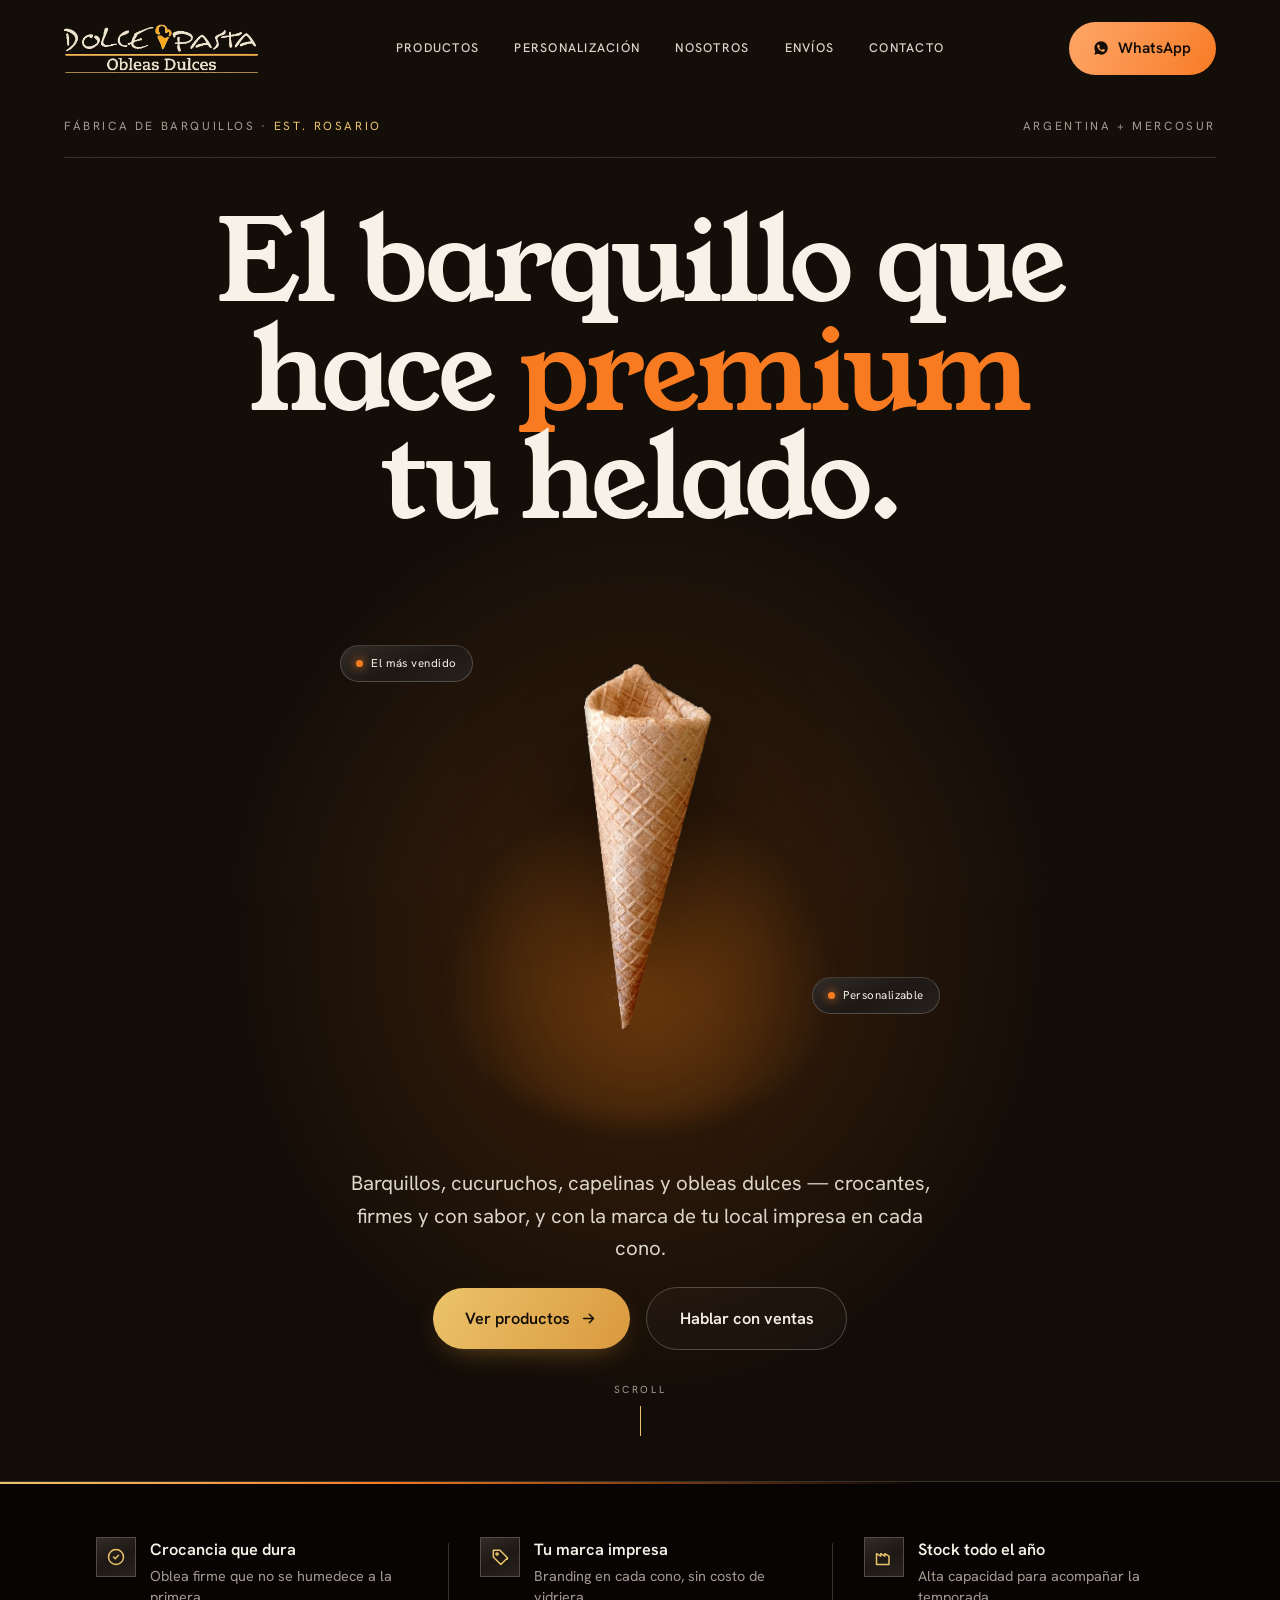
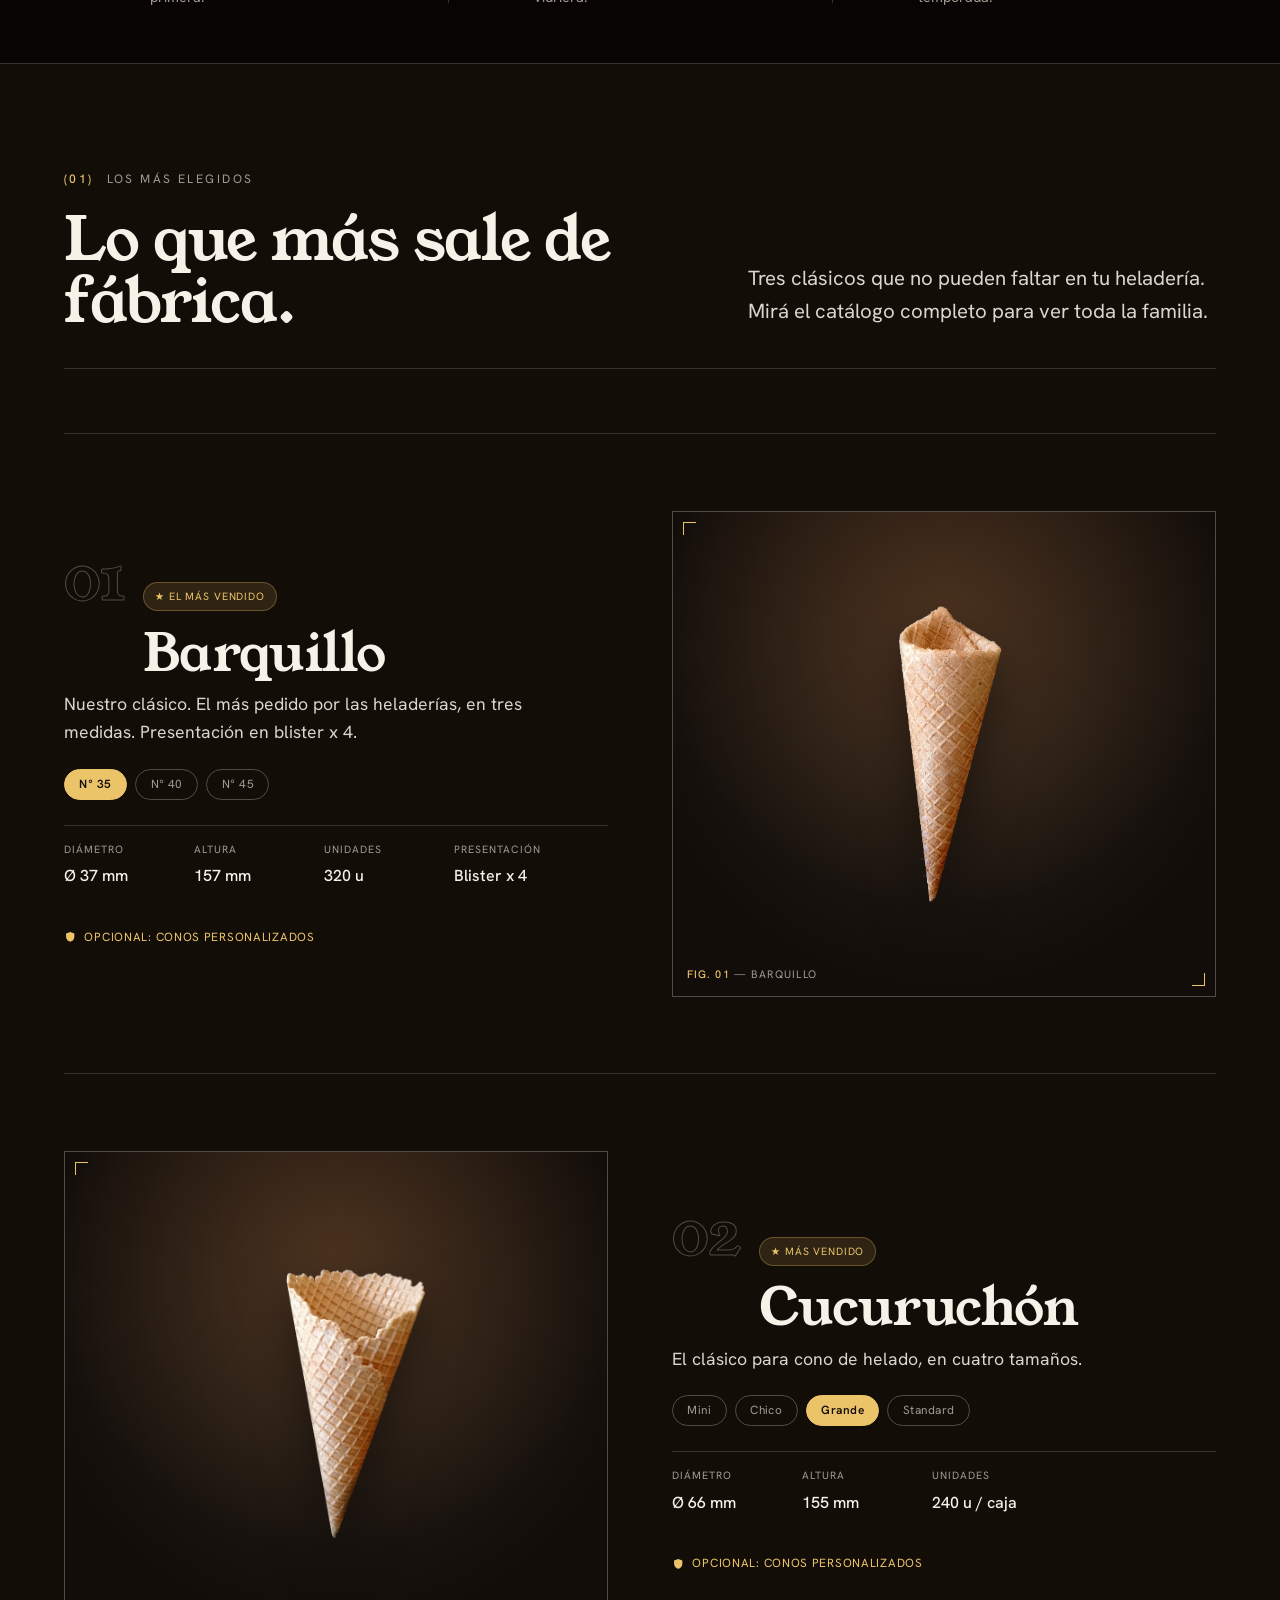
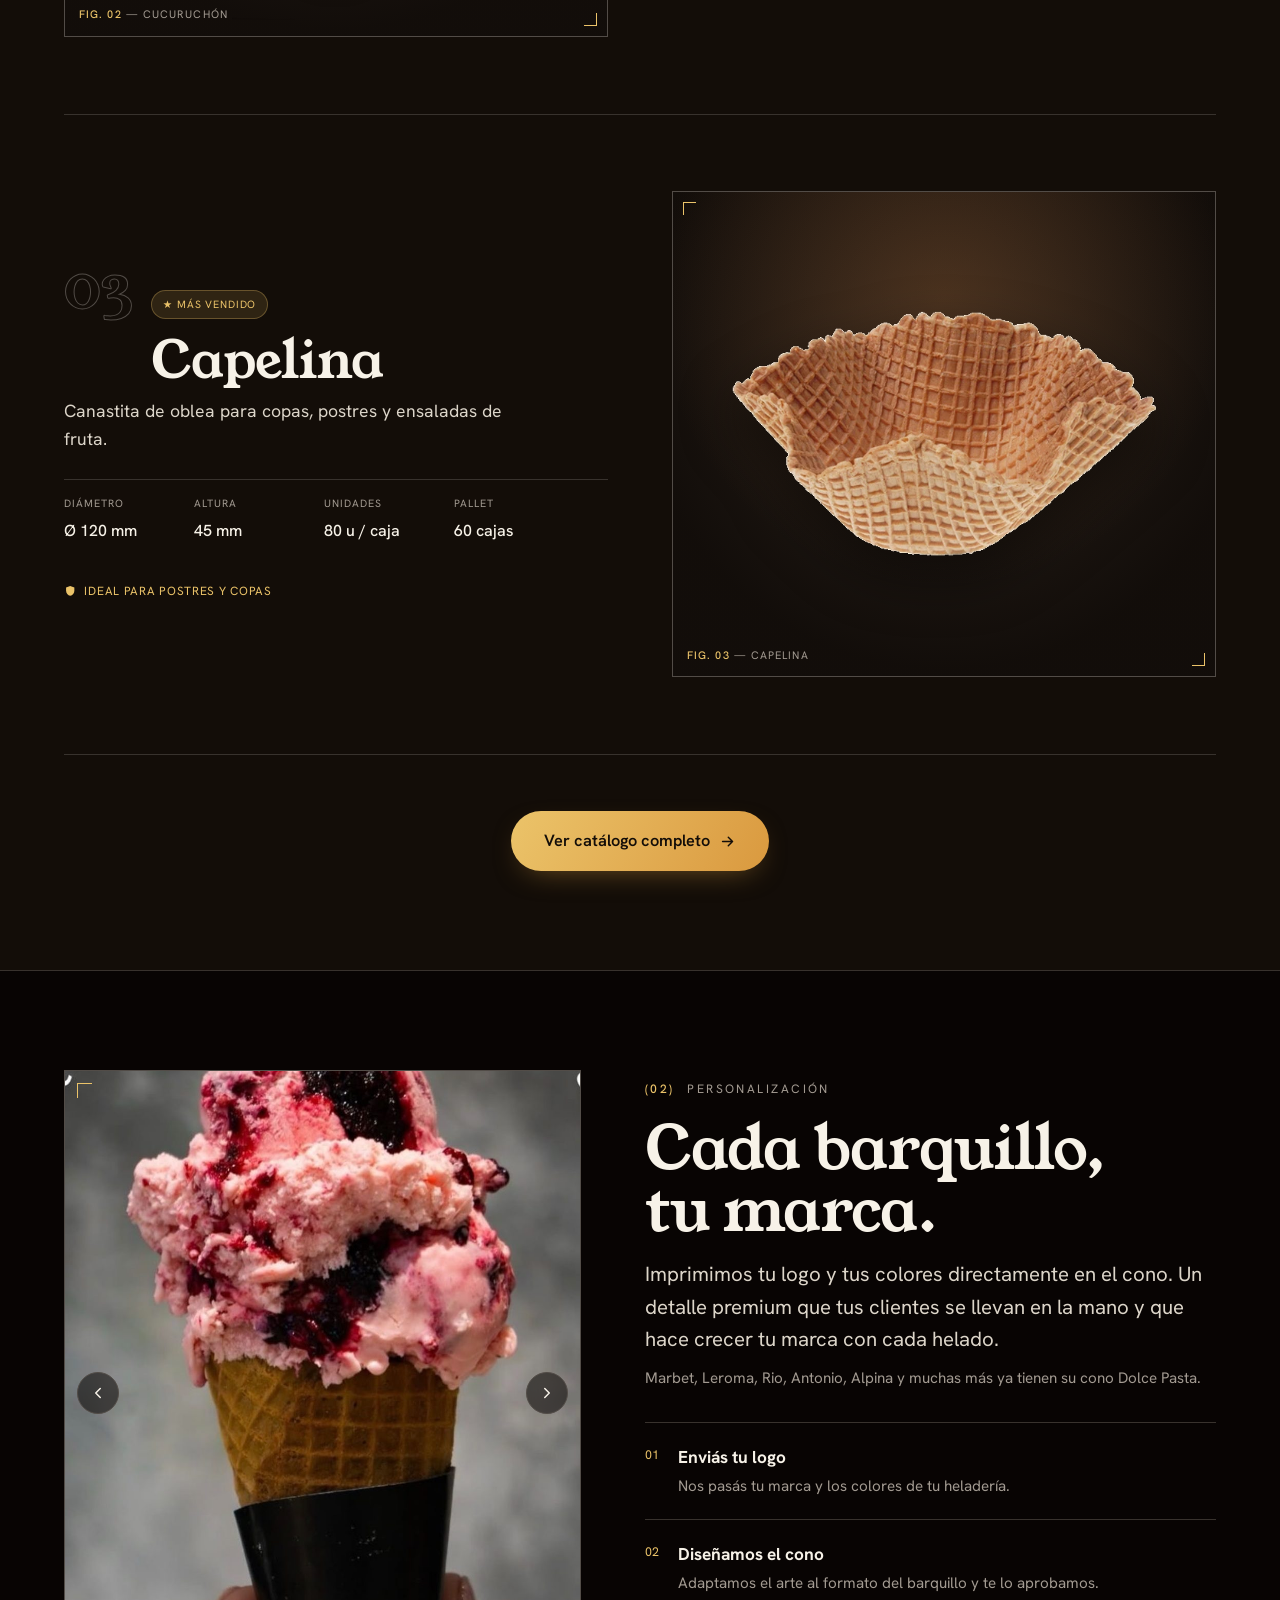
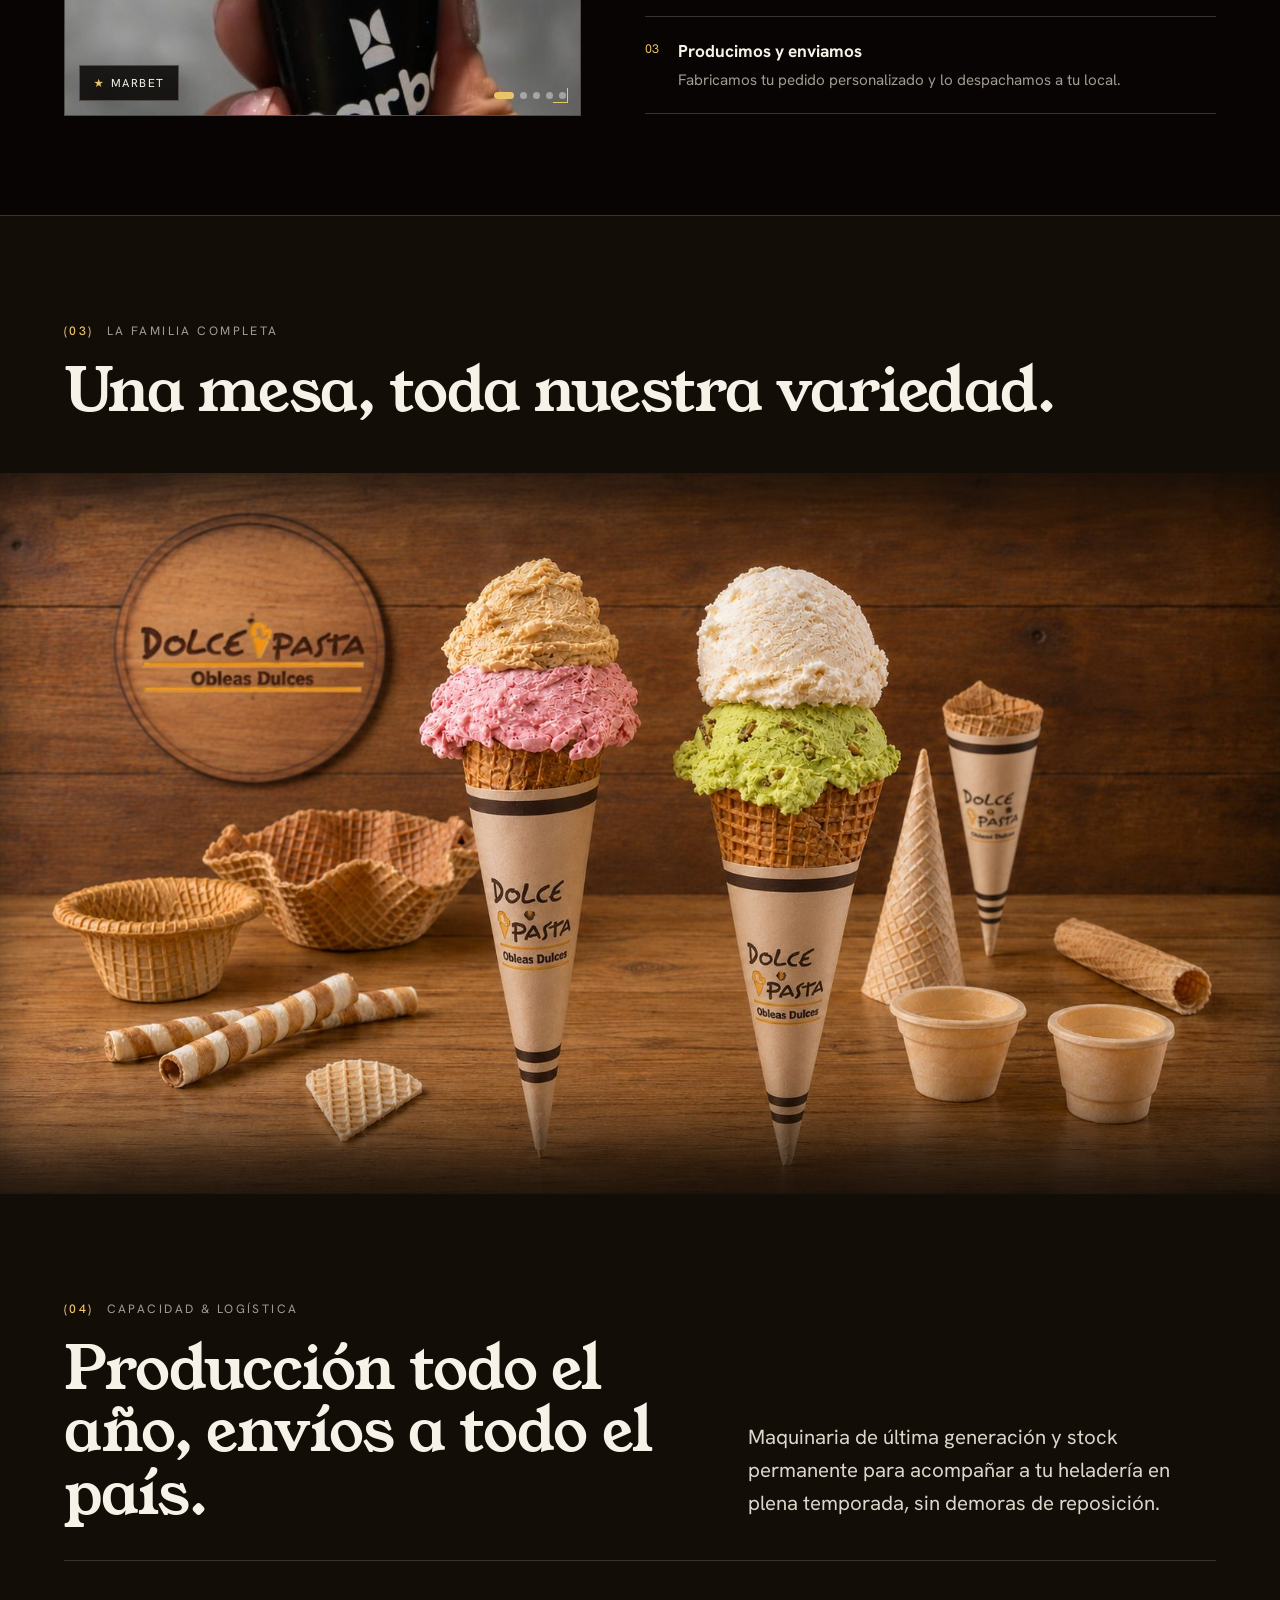
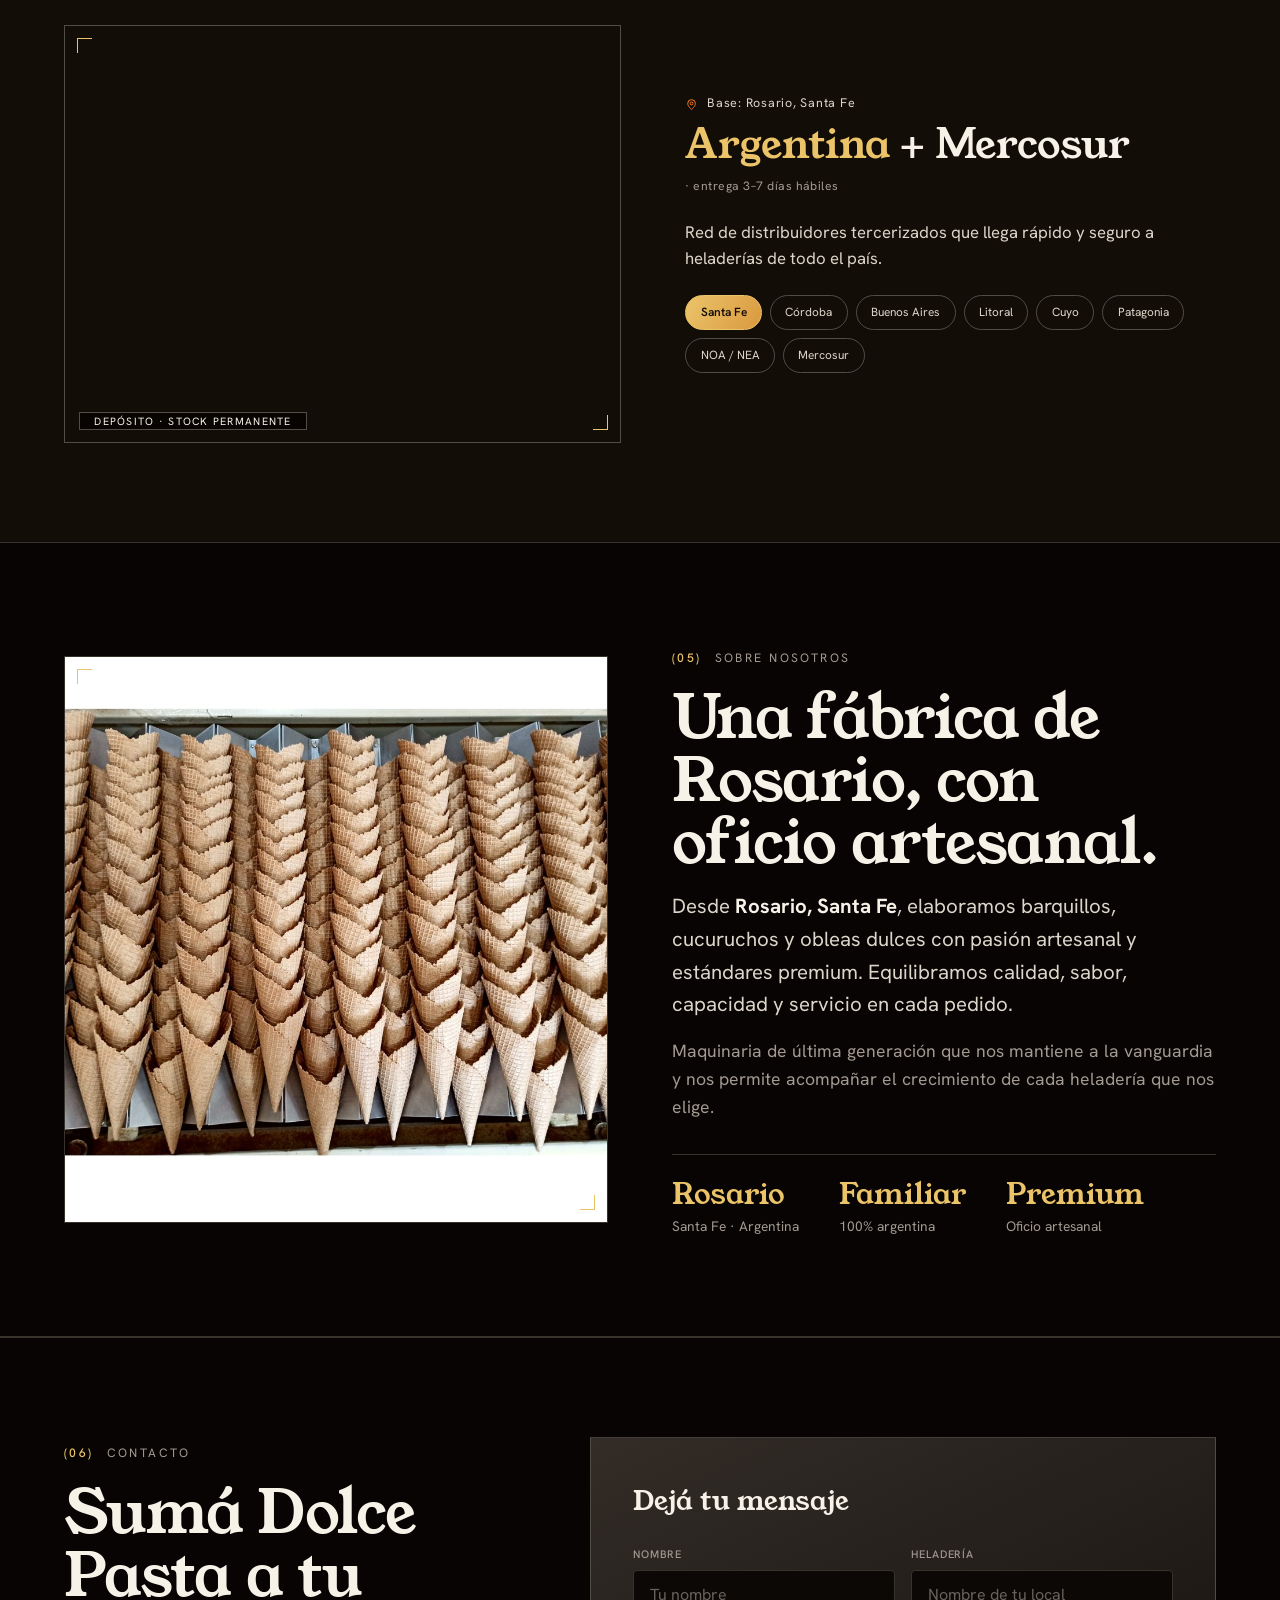
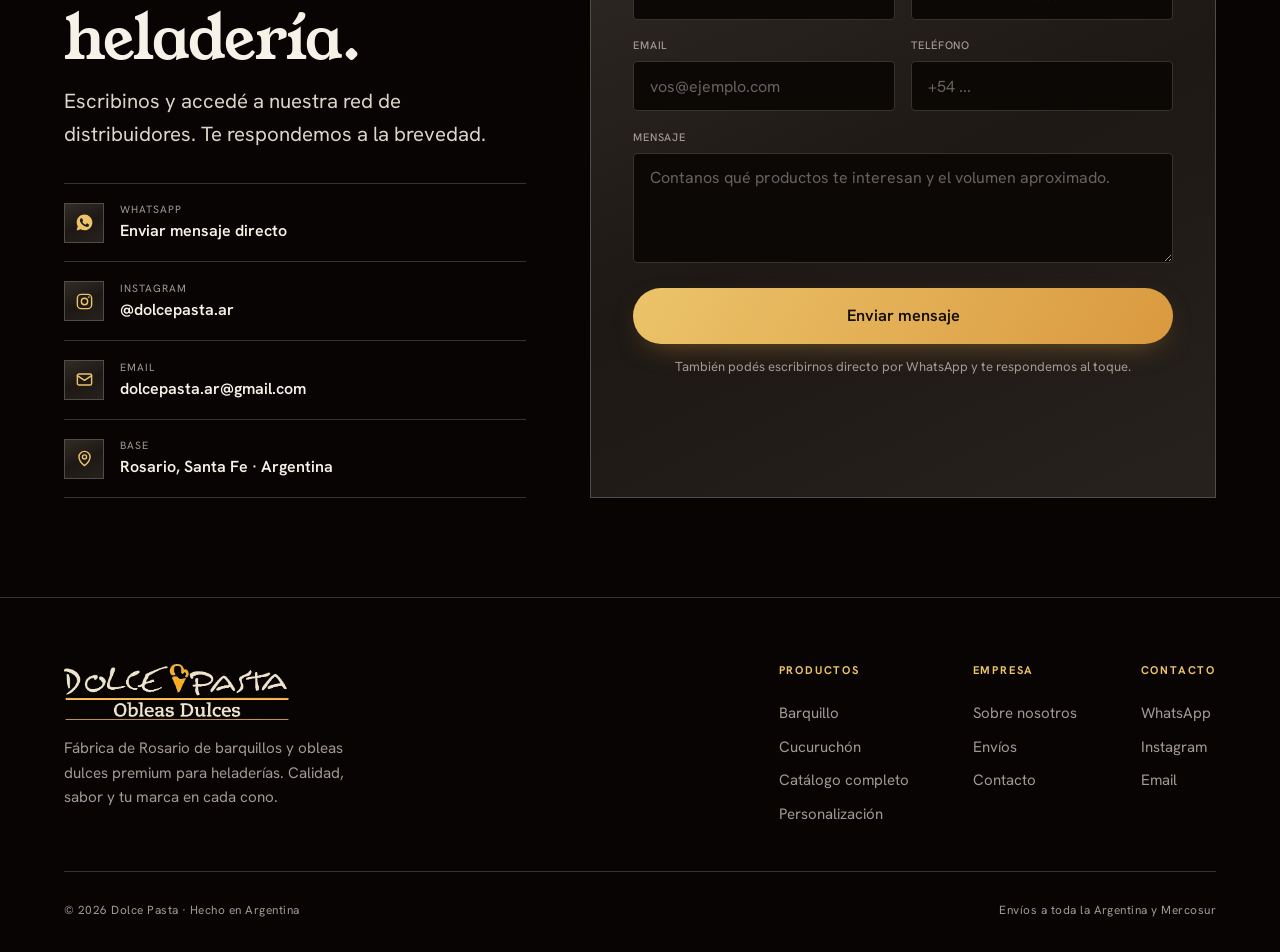
==== commit 805d3952: "recupera links internos, sitemap y catálogo PDF en las tres webs - Los links a Productos.html apunta" ====
--- a/dolce-ar/index.html
+++ b/dolce-ar/index.html
@@ -64,7 +64,7 @@
       <img class="brand-logo" src="assets/logo-dolce-pasta.webp" alt="Dolce Pasta · Obleas Dulces" style="height:50px;width:auto" />
     </a>
     <nav class="nav-links" id="navLinks">
-      <a href="Productos.html">Productos</a>
+      <a href="productos.html">Productos</a>
       <a href="#personalizacion">Personalización</a>
       <a href="#nosotros">Nosotros</a>
       <a href="#cobertura">Envíos</a>
@@ -221,7 +221,7 @@
     </div>
 
     <div class="reveal" style="text-align:center;margin-top:clamp(2.5rem,5vw,3.5rem)">
-      <a href="Productos.html" class="btn btn-primary btn-lg">Ver catálogo completo
+      <a href="productos.html" class="btn btn-primary btn-lg">Ver catálogo completo
         <svg viewBox="0 0 24 24" fill="none" stroke="currentColor" stroke-width="2"><path d="M5 12h14M13 6l6 6-6 6" stroke-linecap="round" stroke-linejoin="round"/></svg>
       </a>
     </div>
@@ -388,7 +388,7 @@
           <h5>Productos</h5>
           <a href="#destacados">Barquillo</a>
           <a href="#destacados">Cucuruchón</a>
-          <a href="Productos.html">Catálogo completo</a>
+          <a href="productos.html">Catálogo completo</a>
           <a href="#personalizacion">Personalización</a>
         </div>
         <div class="footer-col">
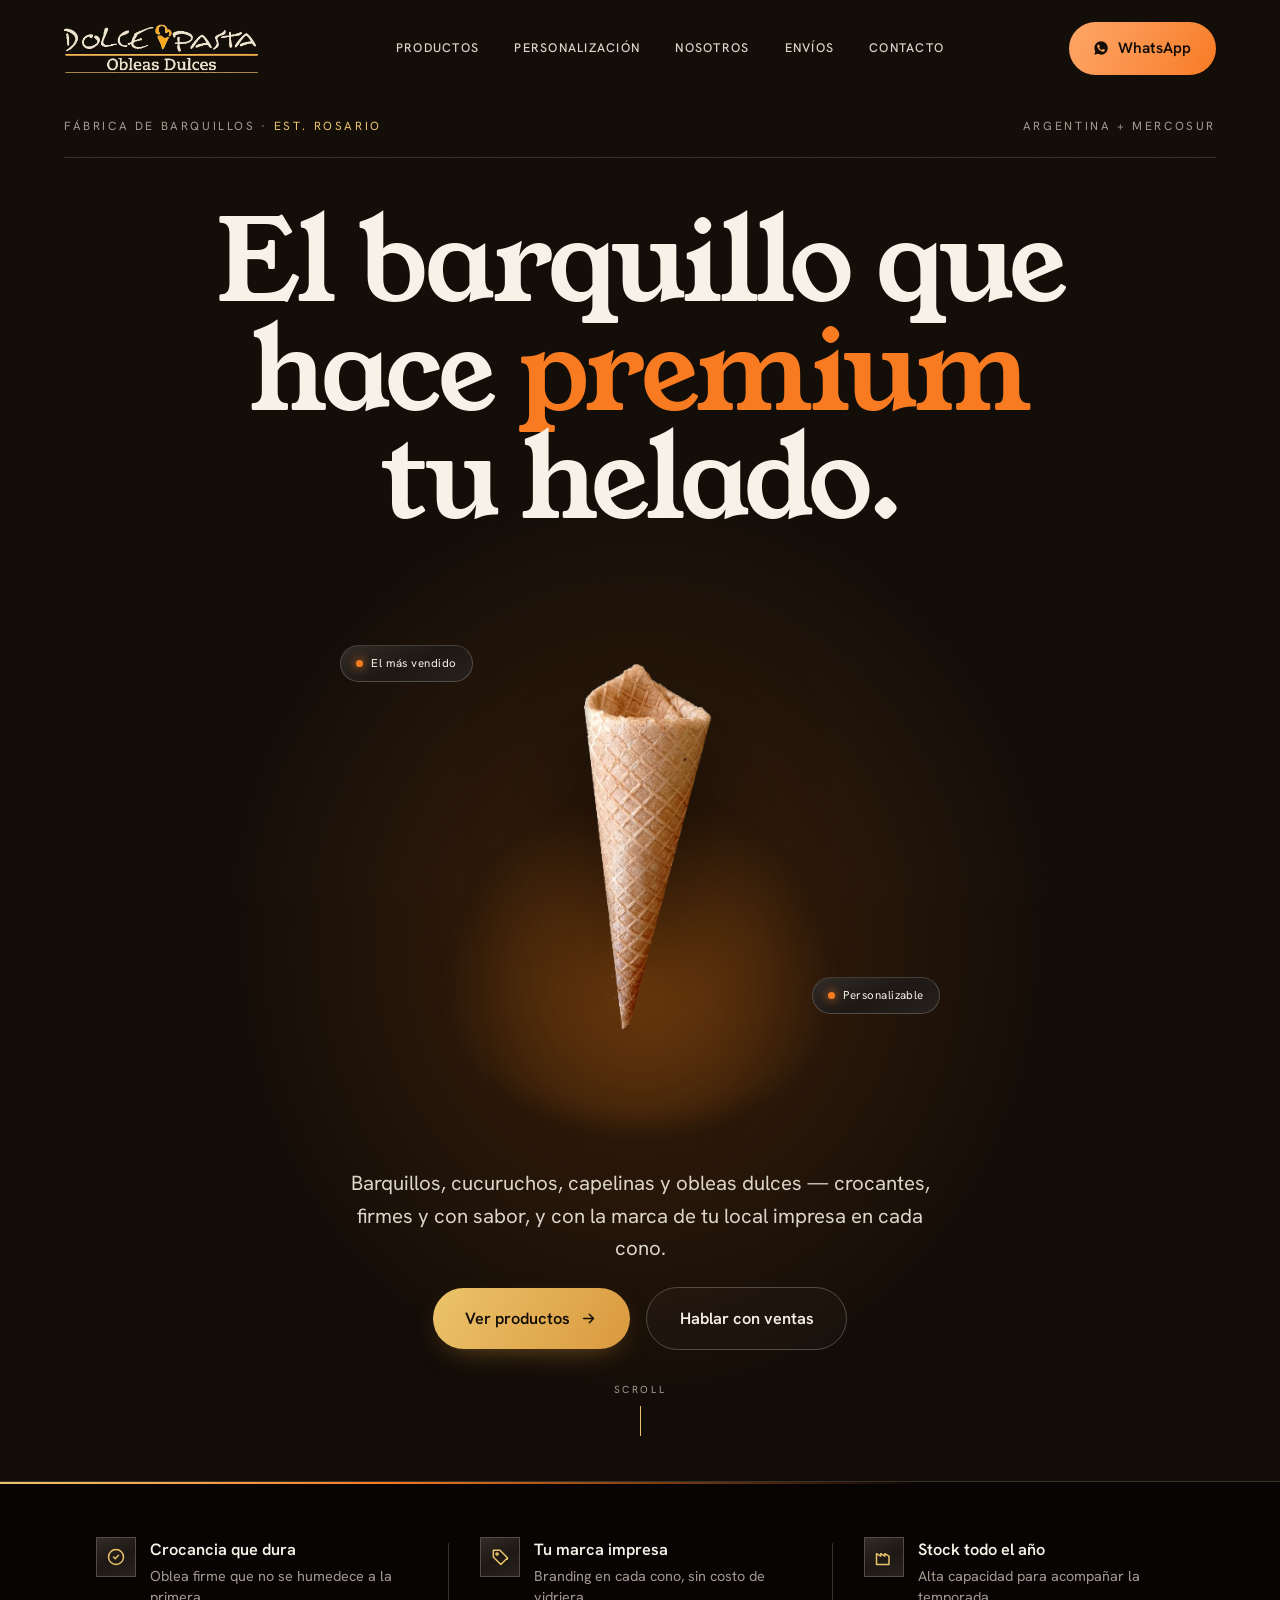
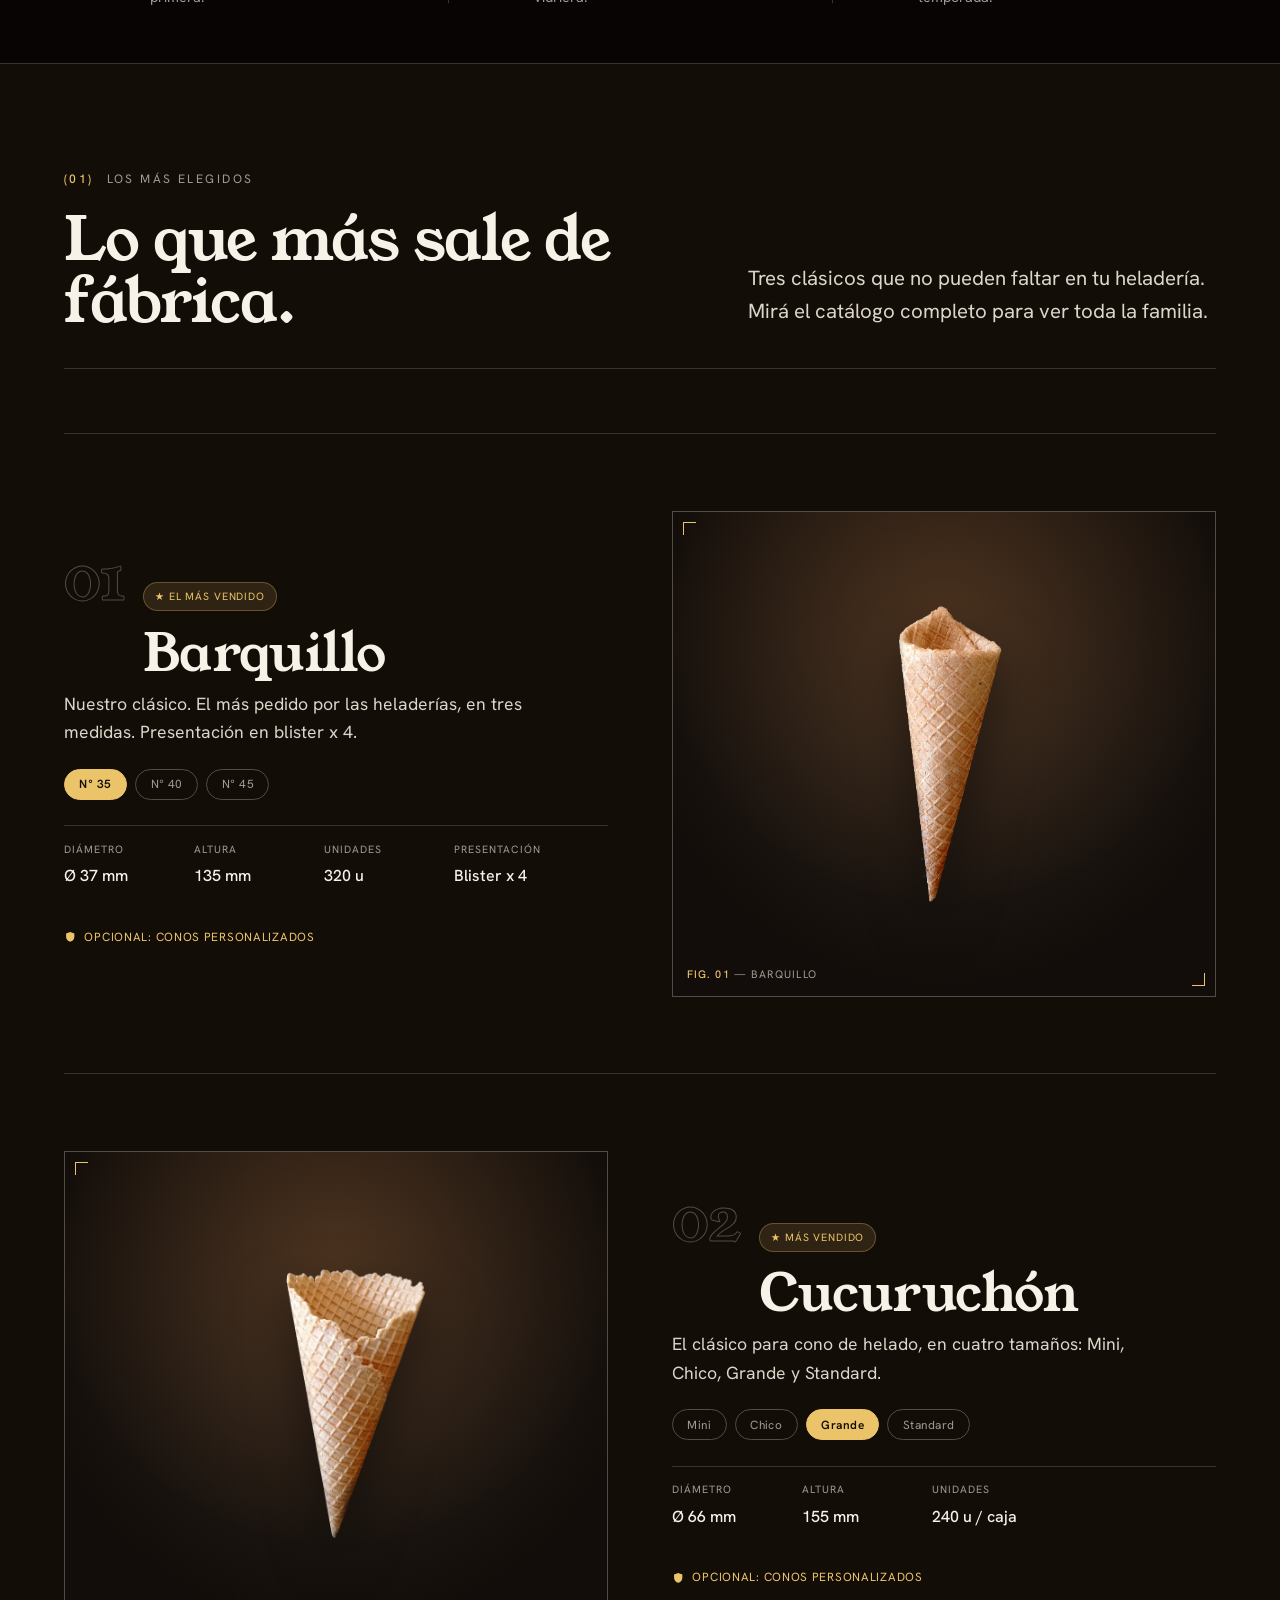
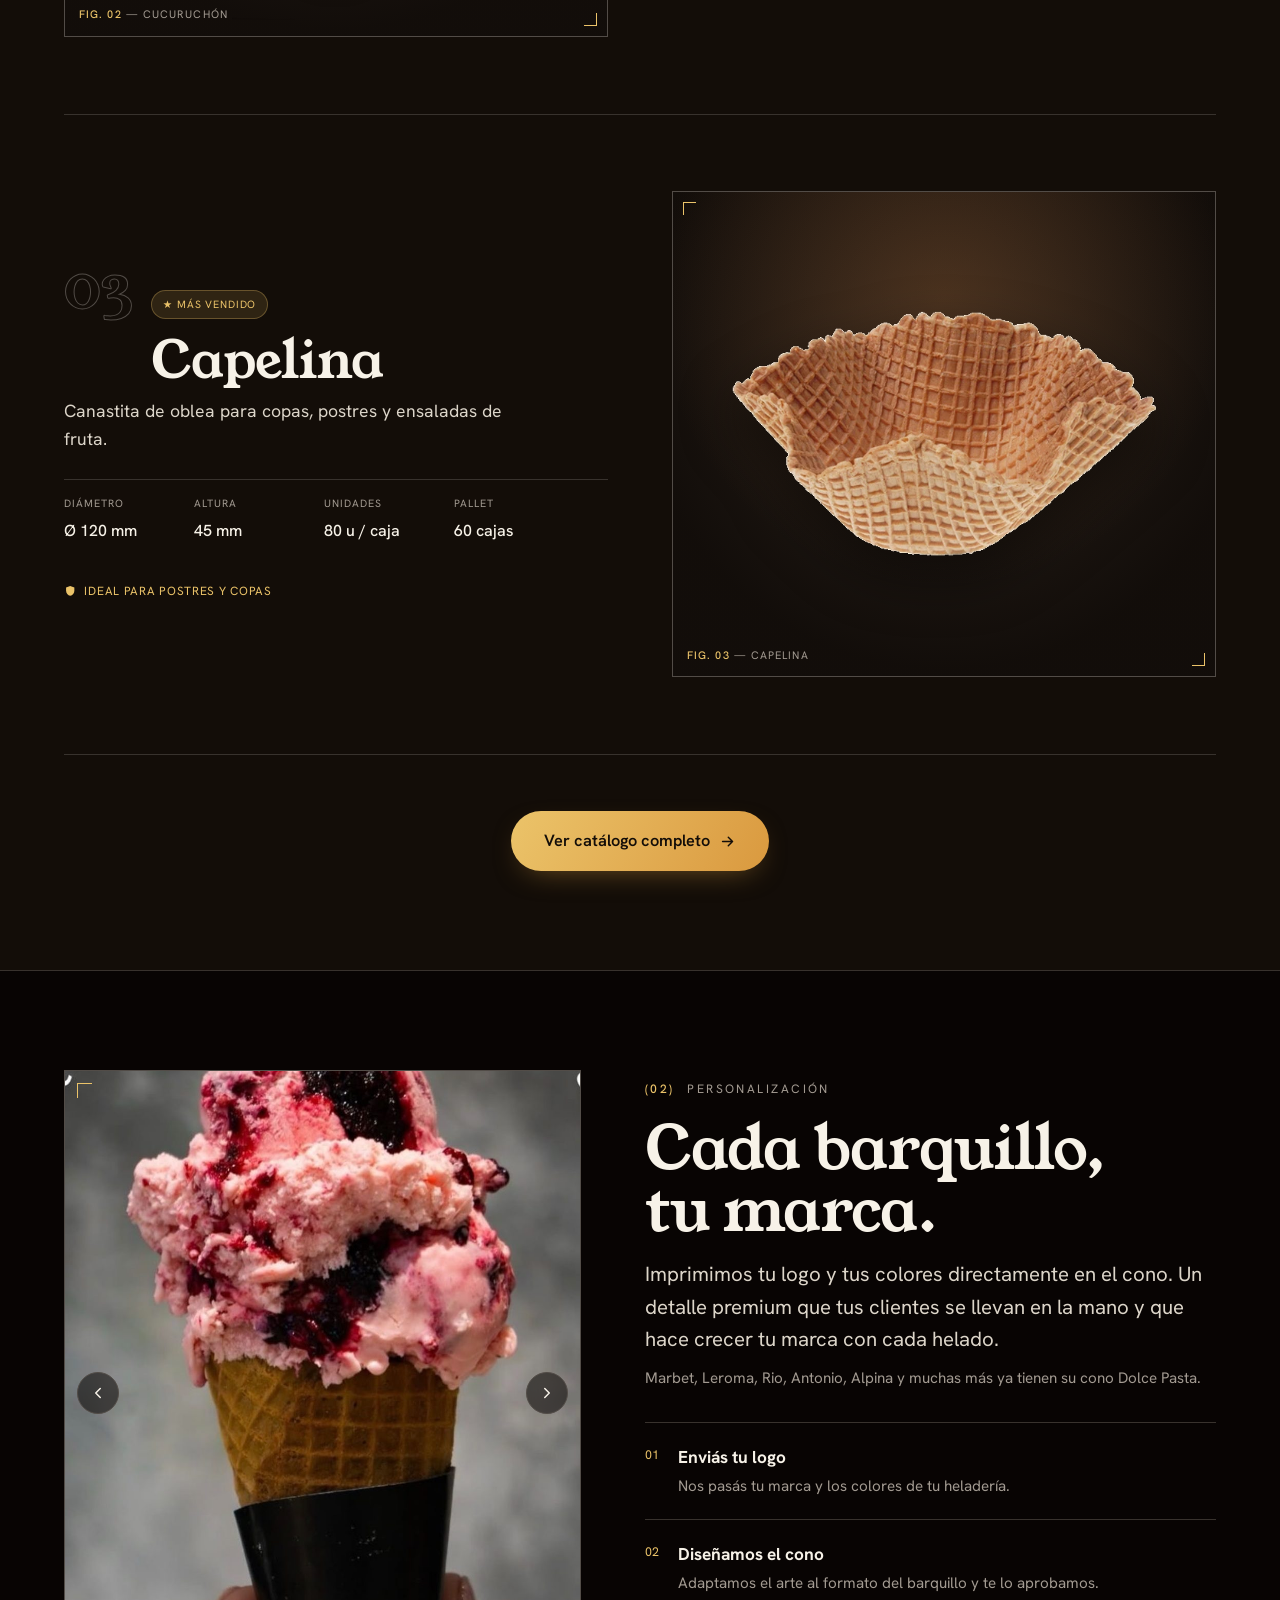
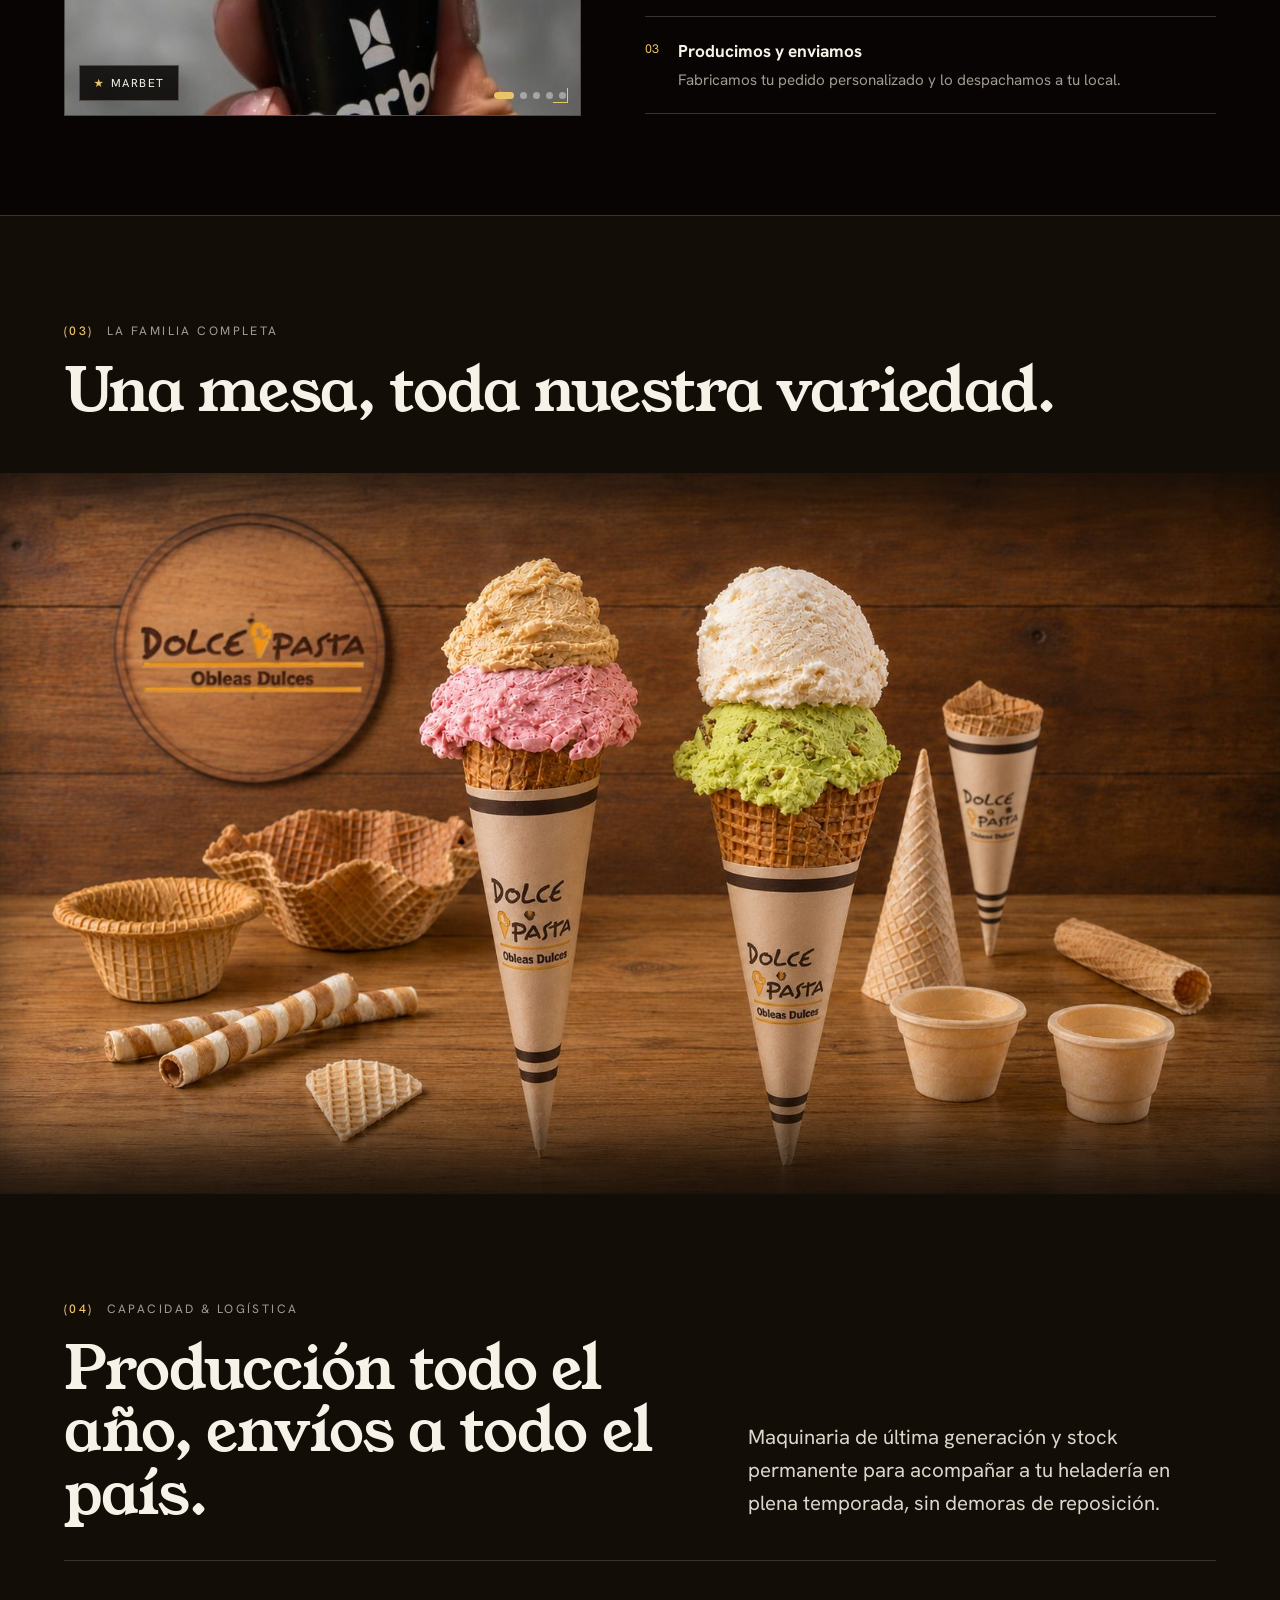
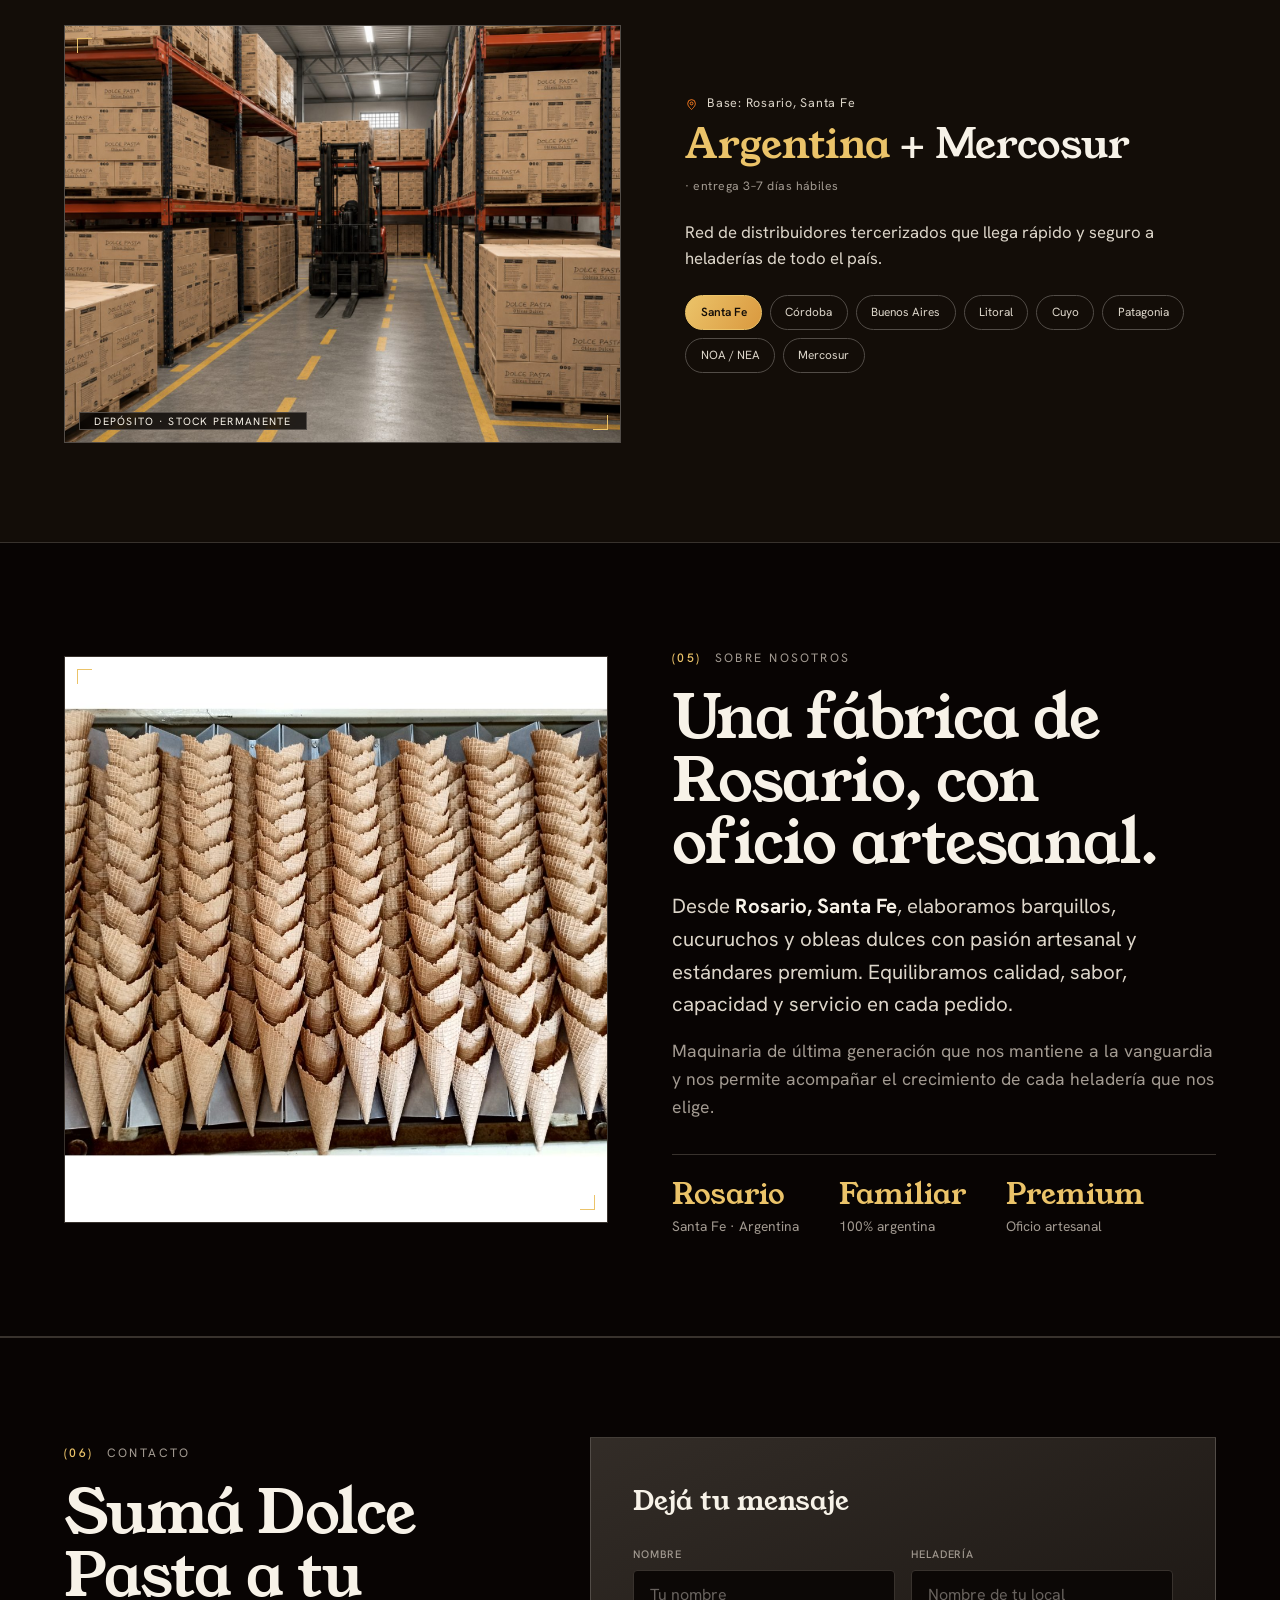
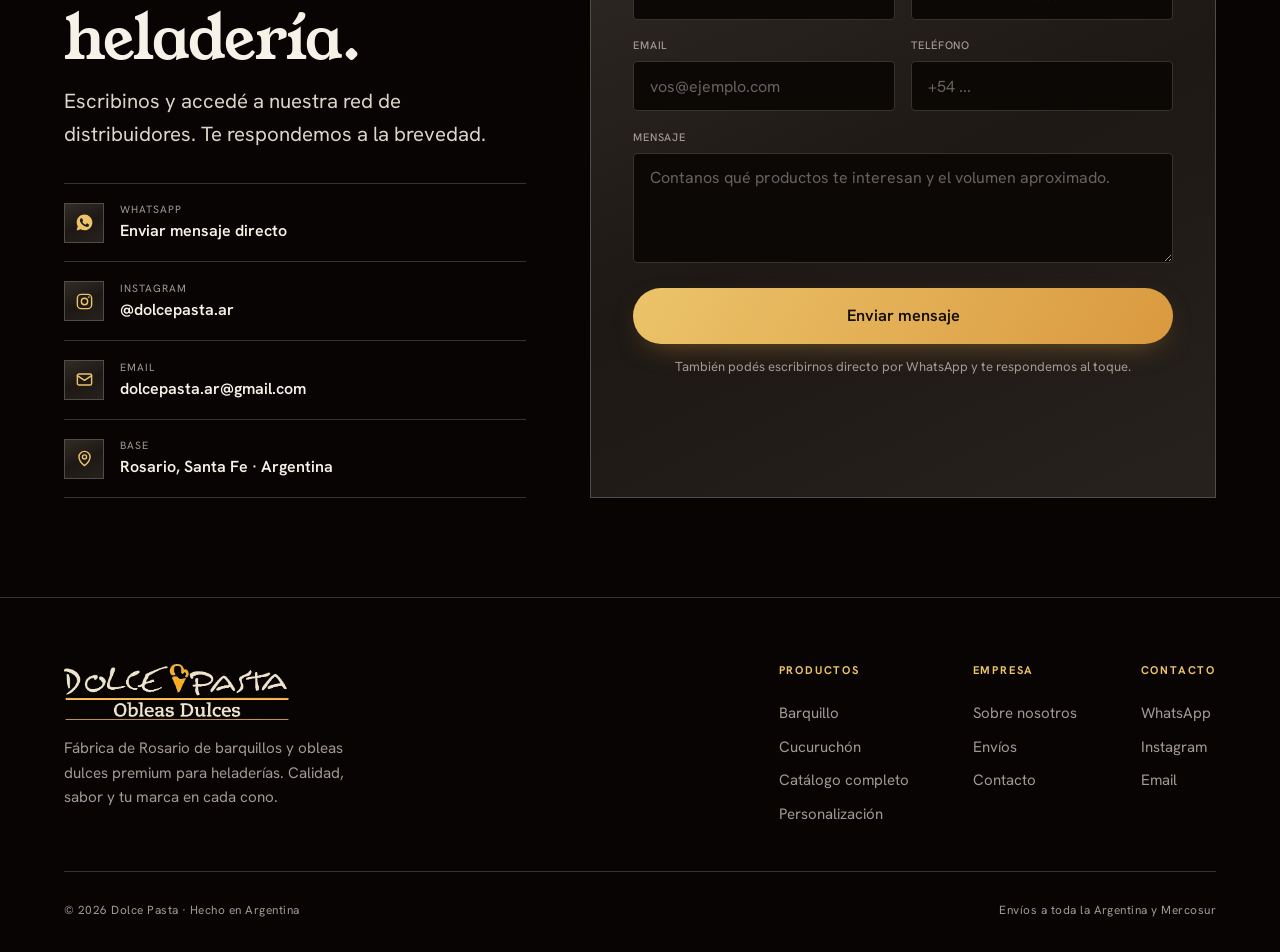
==== commit 0fd59b6f: "corrige las fichas de Cucuruchón y Barquillo (nuss y dolce-ar) Cucuruchón, cuatro tamaños (Mini, Chi" ====
--- a/dolce-ar/index.html
+++ b/dolce-ar/index.html
@@ -151,13 +151,13 @@
           </div>
           <p class="prod-sub">Nuestro clásico. El más pedido por las heladerías, en tres medidas. Presentación en blister x 4.</p>
           <div class="prod-variants" data-variants>
-            <button class="variant-pill active" data-d="Ø 37 mm" data-h="157 mm" data-u="320 u" data-desc="El más finito de la línea, N° 35. Ideal para cono simple. Blister x 4.">N° 35</button>
-            <button class="variant-pill" data-d="Ø 42 mm" data-h="157 mm" data-u="252 u" data-desc="Medida intermedia, N° 40. La más pedida por las heladerías. Blister x 4.">N° 40</button>
+            <button class="variant-pill active" data-d="Ø 37 mm" data-h="135 mm" data-u="320 u" data-desc="El más finito de la línea, N° 35. Ideal para cono simple. Blister x 4.">N° 35</button>
+            <button class="variant-pill" data-d="Ø 42 mm" data-h="147 mm" data-u="252 u" data-desc="Medida intermedia, N° 40. La más pedida por las heladerías. Blister x 4.">N° 40</button>
             <button class="variant-pill" data-d="Ø 47 mm" data-h="157 mm" data-u="216 u" data-desc="El más ancho, N° 45. Para porciones generosas. Blister x 4.">N° 45</button>
           </div>
           <div class="spec-strip">
             <div class="spec-cell"><span class="k">Diámetro</span><span class="v" data-spec="d">Ø 37 mm</span></div>
-            <div class="spec-cell"><span class="k">Altura</span><span class="v" data-spec="h">157 mm</span></div>
+            <div class="spec-cell"><span class="k">Altura</span><span class="v" data-spec="h">135 mm</span></div>
             <div class="spec-cell"><span class="k">Unidades</span><span class="v" data-spec="u">320 u</span></div>
             <div class="spec-cell"><span class="k">Presentación</span><span class="v">Blister x 4</span></div>
           </div>
@@ -177,7 +177,7 @@
               <h3 class="prod-name">Cucuruchón</h3>
             </div>
           </div>
-          <p class="prod-sub">El clásico para cono de helado, en cuatro tamaños.</p>
+          <p class="prod-sub">El clásico para cono de helado, en cuatro tamaños: Mini, Chico, Grande y Standard.</p>
           <div class="prod-variants" data-variants>
             <button class="variant-pill" data-d="Ø 56 mm" data-h="130 mm" data-u="320 u / caja" data-desc="El más chico, Mini. Para porciones justas.">Mini</button>
             <button class="variant-pill" data-d="Ø 60 mm" data-h="145 mm" data-u="256 u / caja" data-desc="Tamaño Chico, equilibrado para el día a día.">Chico</button>
